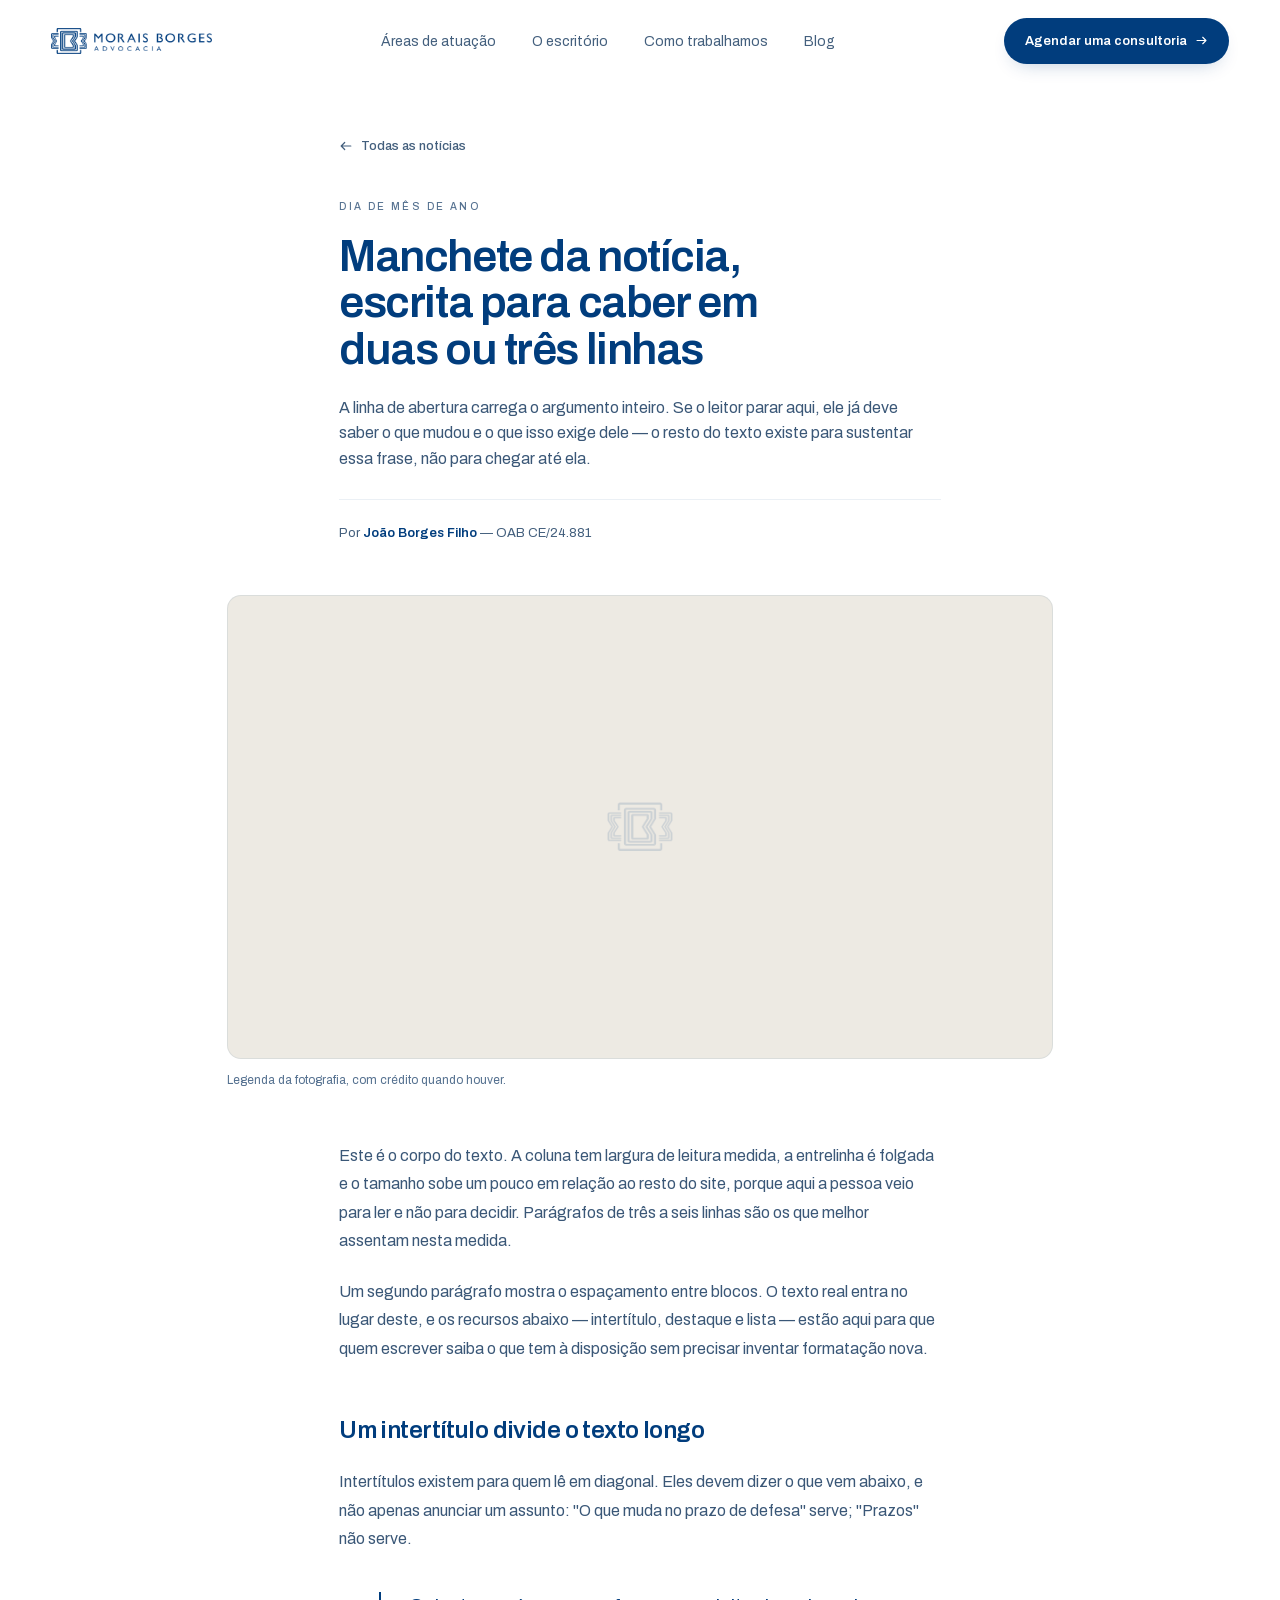
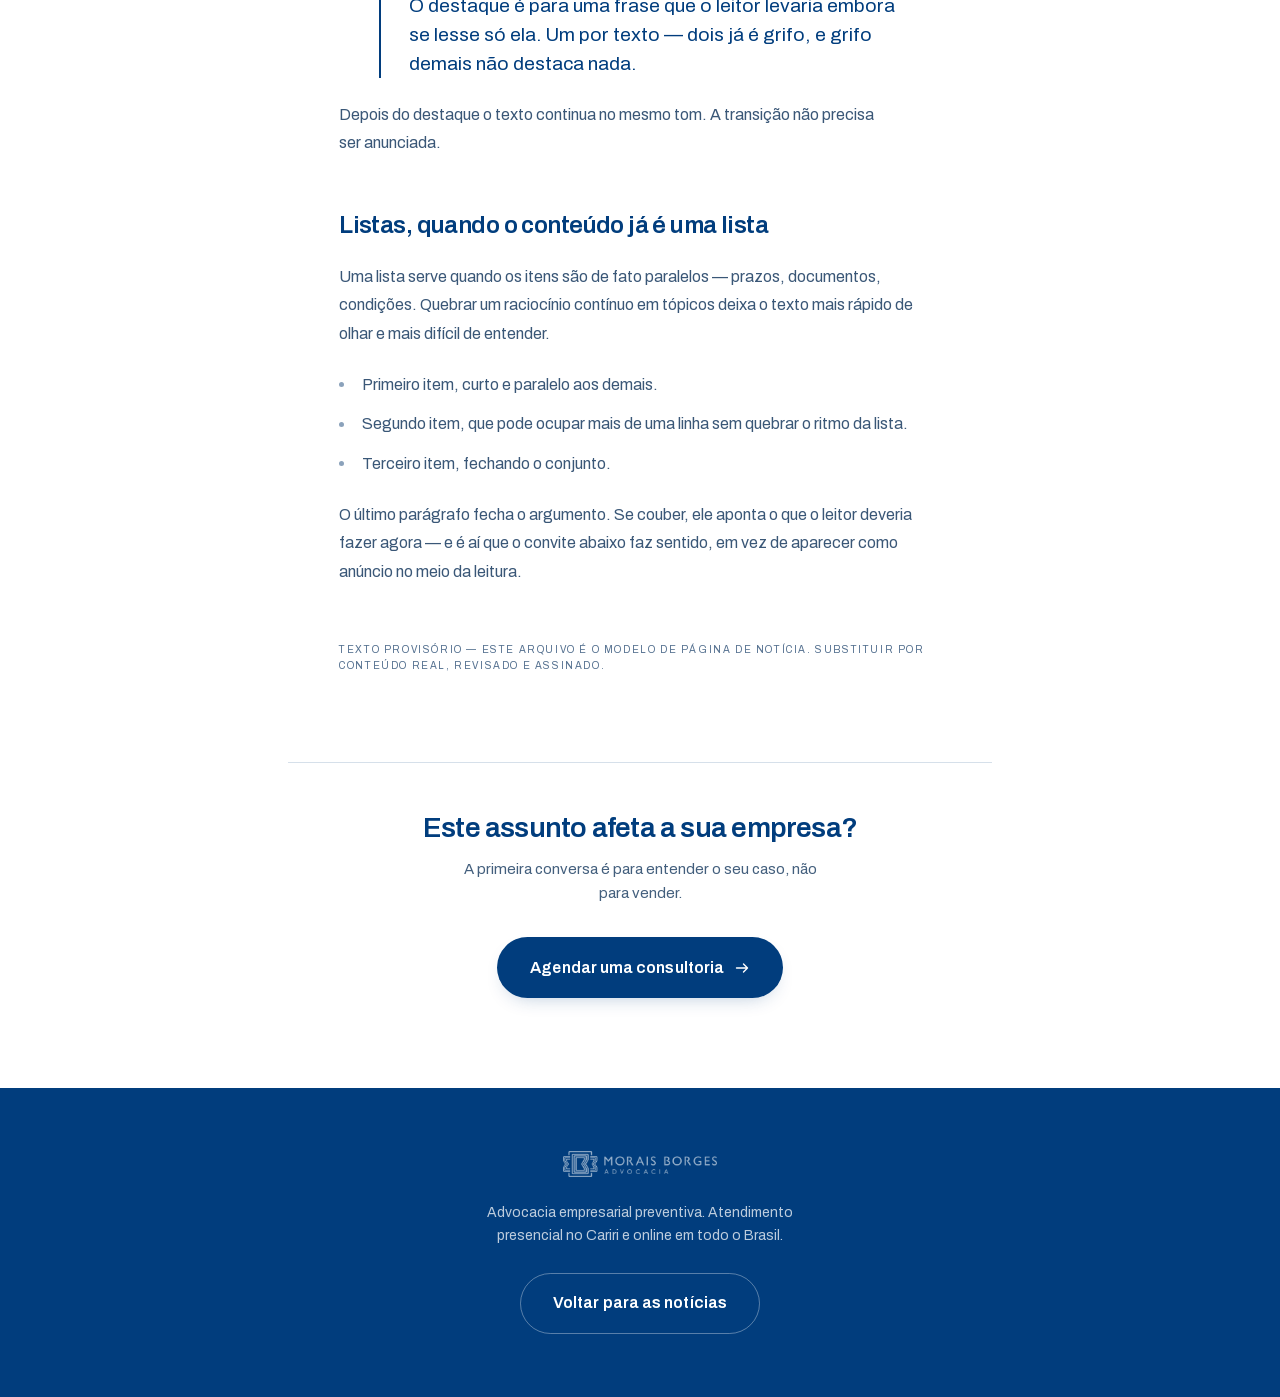
==== blog-noticia.html @ 5ab36538 "Hero em duas colunas e retrato em cores na seção do escritório Duas mudanças pedidas pelo usuário, a" ====
<!doctype html>
<html lang="pt-BR">
<head>
  <meta charset="utf-8">
  <meta name="viewport" content="width=device-width, initial-scale=1">
  <title>Título da notícia — Morais Borges Advocacia</title>
  <meta name="description" content="Modelo de página de notícia do blog do escritório Morais Borges.">
  <meta name="theme-color" content="#ffffff">

  <link rel="preload" href="assets/fonts/archivo-0186fb75.woff2" as="font" type="font/woff2" crossorigin>
  <link rel="icon" href="assets/img/favicon-32.png" sizes="32x32">
  <link rel="apple-touch-icon" href="assets/img/favicon-180.png">
  <link rel="stylesheet" href="assets/css/fonts.css?v=20260930a">
  <link rel="stylesheet" href="assets/css/styles.css?v=20260930a">

  <script>
    document.documentElement.classList.add("js");
    document.addEventListener("DOMContentLoaded", function () {
      requestAnimationFrame(function () {
        requestAnimationFrame(function () { document.body.classList.add("is-ready"); });
      });
    });
  </script>
</head>
<body>
<!--
  MODELO de página de notícia. Num site estático sem CMS, cada notícia é uma
  cópia deste arquivo: duplicar, trocar <title>, a meta description, o conteúdo
  e a foto, e apontar o card correspondente em blog.html para o arquivo novo.

  O texto abaixo é provisório e fala de si mesmo de propósito. Ele existe para
  mostrar a medida de leitura, a entrelinha e os recursos disponíveis —
  intertítulo, destaque e lista — e deve sair inteiro quando a notícia real
  entrar, junto com .post__notice.

  ATENÇÃO: não publicar aqui texto jurídico gerado sem revisão. A página sai
  assinada por um advogado com registro; o conteúdo é responsabilidade dele.
-->

<a class="skip-link" href="#conteudo">Pular para o conteúdo</a>

<header class="masthead" data-masthead>
  <div class="masthead__inner">
    <a class="brand" href="index.html#topo">
      <img class="brand__logo" src="assets/img/logo-morais-borges.webp"
           alt="Morais Borges Advocacia — ir para a página inicial"
           width="856" height="143" fetchpriority="high" decoding="async">
    </a>

    <nav class="masthead__nav" aria-label="Navegação principal">
      <ul>
        <li><a href="index.html#areas">Áreas de atuação</a></li>
        <li><a href="index.html#escritorio">O escritório</a></li>
        <li><a href="index.html#metodo">Como trabalhamos</a></li>
        <li><a href="blog.html">Blog</a></li>
      </ul>
    </nav>

    <div class="masthead__actions">
      <a class="btn btn--ink btn--sm" href="index.html#agendar">
        Agendar uma consultoria
        <svg class="btn__arrow" viewBox="0 0 16 16" aria-hidden="true" focusable="false">
          <path d="M2.5 8h11M9.5 4l4 4-4 4" fill="none" stroke="currentColor" stroke-width="1.4" stroke-linecap="round" stroke-linejoin="round"/>
        </svg>
      </a>
      <button class="masthead__toggle" type="button" aria-expanded="false" aria-controls="menu-movel" data-menu-toggle>
        <span class="masthead__toggle-bars" aria-hidden="true"><i></i><i></i></span>
        <span class="u-sr">Abrir menu</span>
      </button>
    </div>
  </div>

  <div class="mobile-menu" id="menu-movel" hidden data-mobile-menu>
    <ul>
      <li><a href="index.html#areas">Áreas de atuação</a></li>
      <li><a href="index.html#escritorio">O escritório</a></li>
      <li><a href="index.html#metodo">Como trabalhamos</a></li>
      <li><a href="blog.html">Blog</a></li>
    </ul>
    <a class="btn btn--ink btn--block" href="index.html#agendar">Agendar uma consultoria</a>
  </div>
</header>

<main id="conteudo" class="post">

  <article>
    <header class="post__head">
      <a class="post__voltar" href="blog.html">
        <svg viewBox="0 0 16 16" aria-hidden="true" focusable="false">
          <path d="M13.5 8h-11M6.5 4l-4 4 4 4" fill="none" stroke="currentColor" stroke-width="1.4" stroke-linecap="round" stroke-linejoin="round"/>
        </svg>
        Todas as notícias
      </a>

      <p class="post__data" data-reveal>dia de mês de ano</p>

      <h1 class="post__title" data-reveal>
        Manchete da notícia, escrita para caber em duas ou três linhas
      </h1>

      <p class="post__lede" data-reveal>
        A linha de abertura carrega o argumento inteiro. Se o leitor parar aqui,
        ele já deve saber o que mudou e o que isso exige dele — o resto do texto
        existe para sustentar essa frase, não para chegar até ela.
      </p>

      <p class="post__assinatura" data-reveal>
        Por <b>João Borges Filho</b> — OAB CE/24.881
      </p>
    </header>

    <figure class="post__figura" data-reveal>
      <span class="post__foto" aria-hidden="true"></span>
      <figcaption>Legenda da fotografia, com crédito quando houver.</figcaption>
    </figure>

    <div class="post__corpo" data-reveal>
      <p>
        Este é o corpo do texto. A coluna tem largura de leitura medida, a
        entrelinha é folgada e o tamanho sobe um pouco em relação ao resto do
        site, porque aqui a pessoa veio para ler e não para decidir. Parágrafos
        de três a seis linhas são os que melhor assentam nesta medida.
      </p>
      <p>
        Um segundo parágrafo mostra o espaçamento entre blocos. O texto real
        entra no lugar deste, e os recursos abaixo — intertítulo, destaque e
        lista — estão aqui para que quem escrever saiba o que tem à disposição
        sem precisar inventar formatação nova.
      </p>

      <h2>Um intertítulo divide o texto longo</h2>
      <p>
        Intertítulos existem para quem lê em diagonal. Eles devem dizer o que
        vem abaixo, e não apenas anunciar um assunto: "O que muda no prazo de
        defesa" serve; "Prazos" não serve.
      </p>

      <blockquote>
        O destaque é para uma frase que o leitor levaria embora se lesse só ela.
        Um por texto — dois já é grifo, e grifo demais não destaca nada.
      </blockquote>

      <p>
        Depois do destaque o texto continua no mesmo tom. A transição não
        precisa ser anunciada.
      </p>

      <h2>Listas, quando o conteúdo já é uma lista</h2>
      <p>
        Uma lista serve quando os itens são de fato paralelos — prazos,
        documentos, condições. Quebrar um raciocínio contínuo em tópicos deixa o
        texto mais rápido de olhar e mais difícil de entender.
      </p>
      <ul>
        <li>Primeiro item, curto e paralelo aos demais.</li>
        <li>Segundo item, que pode ocupar mais de uma linha sem quebrar o ritmo da lista.</li>
        <li>Terceiro item, fechando o conjunto.</li>
      </ul>

      <p>
        O último parágrafo fecha o argumento. Se couber, ele aponta o que o
        leitor deveria fazer agora — e é aí que o convite abaixo faz sentido,
        em vez de aparecer como anúncio no meio da leitura.
      </p>
    </div>

    <p class="post__notice">
      Texto provisório — este arquivo é o modelo de página de notícia. Substituir
      por conteúdo real, revisado e assinado.
    </p>
  </article>

  <aside class="post__cta">
    <h2 class="post__cta-titulo">Este assunto afeta a sua empresa?</h2>
    <p class="post__cta-texto">
      A primeira conversa é para entender o seu caso, não para vender.
    </p>
    <a class="btn btn--ink btn--lg" href="index.html#agendar">
      Agendar uma consultoria
      <svg class="btn__arrow" viewBox="0 0 16 16" aria-hidden="true" focusable="false">
        <path d="M2.5 8h11M9.5 4l4 4-4 4" fill="none" stroke="currentColor" stroke-width="1.4" stroke-linecap="round" stroke-linejoin="round"/>
      </svg>
    </a>
  </aside>

</main>

<footer class="rodape">
  <div class="rodape__inner">
    <img class="rodape__mark" src="assets/img/logo-morais-borges.webp" alt=""
         width="856" height="143" loading="lazy" decoding="async">
    <p class="rodape__texto">
      Advocacia empresarial preventiva. Atendimento presencial no Cariri e
      online em todo o Brasil.
    </p>
    <a class="btn btn--ghost btn--lg" href="blog.html">Voltar para as notícias</a>
  </div>
</footer>

<script src="assets/js/main.js?v=20260930a" defer></script>
</body>
</html>
---- assets/css/fonts.css ----
/* Archivo, e só ela. A didone saiu quando o usuário pediu fonte sem
   serifa; a hierarquia passou a vir de peso, tamanho e entreletra. */

/* vietnamese */
@font-face {
  font-family: 'Archivo';
  font-style: italic;
  font-weight: 400;
  font-stretch: 100%;
  font-display: swap;
  src: url(../fonts/archivo-934b8844.woff2) format('woff2');
  unicode-range: U+0102-0103, U+0110-0111, U+0128-0129, U+0168-0169, U+01A0-01A1, U+01AF-01B0, U+0300-0301, U+0303-0304, U+0308-0309, U+0323, U+0329, U+1EA0-1EF9, U+20AB;
}
/* latin-ext */
@font-face {
  font-family: 'Archivo';
  font-style: italic;
  font-weight: 400;
  font-stretch: 100%;
  font-display: swap;
  src: url(../fonts/archivo-ddd2f07d.woff2) format('woff2');
  unicode-range: U+0100-02BA, U+02BD-02C5, U+02C7-02CC, U+02CE-02D7, U+02DD-02FF, U+0304, U+0308, U+0329, U+1D00-1DBF, U+1E00-1E9F, U+1EF2-1EFF, U+2020, U+20A0-20AB, U+20AD-20C0, U+2113, U+2C60-2C7F, U+A720-A7FF;
}
/* latin */
@font-face {
  font-family: 'Archivo';
  font-style: italic;
  font-weight: 400;
  font-stretch: 100%;
  font-display: swap;
  src: url(../fonts/archivo-49c93f2c.woff2) format('woff2');
  unicode-range: U+0000-00FF, U+0131, U+0152-0153, U+02BB-02BC, U+02C6, U+02DA, U+02DC, U+0304, U+0308, U+0329, U+2000-206F, U+20AC, U+2122, U+2191, U+2193, U+2212, U+2215, U+FEFF, U+FFFD;
}
/* vietnamese */
@font-face {
  font-family: 'Archivo';
  font-style: normal;
  font-weight: 400;
  font-stretch: 100%;
  font-display: swap;
  src: url(../fonts/archivo-fe4a1036.woff2) format('woff2');
  unicode-range: U+0102-0103, U+0110-0111, U+0128-0129, U+0168-0169, U+01A0-01A1, U+01AF-01B0, U+0300-0301, U+0303-0304, U+0308-0309, U+0323, U+0329, U+1EA0-1EF9, U+20AB;
}
/* latin-ext */
@font-face {
  font-family: 'Archivo';
  font-style: normal;
  font-weight: 400;
  font-stretch: 100%;
  font-display: swap;
  src: url(../fonts/archivo-c628a829.woff2) format('woff2');
  unicode-range: U+0100-02BA, U+02BD-02C5, U+02C7-02CC, U+02CE-02D7, U+02DD-02FF, U+0304, U+0308, U+0329, U+1D00-1DBF, U+1E00-1E9F, U+1EF2-1EFF, U+2020, U+20A0-20AB, U+20AD-20C0, U+2113, U+2C60-2C7F, U+A720-A7FF;
}
/* latin */
@font-face {
  font-family: 'Archivo';
  font-style: normal;
  font-weight: 400;
  font-stretch: 100%;
  font-display: swap;
  src: url(../fonts/archivo-0186fb75.woff2) format('woff2');
  unicode-range: U+0000-00FF, U+0131, U+0152-0153, U+02BB-02BC, U+02C6, U+02DA, U+02DC, U+0304, U+0308, U+0329, U+2000-206F, U+20AC, U+2122, U+2191, U+2193, U+2212, U+2215, U+FEFF, U+FFFD;
}
/* vietnamese */
@font-face {
  font-family: 'Archivo';
  font-style: normal;
  font-weight: 500;
  font-stretch: 100%;
  font-display: swap;
  src: url(../fonts/archivo-fe4a1036.woff2) format('woff2');
  unicode-range: U+0102-0103, U+0110-0111, U+0128-0129, U+0168-0169, U+01A0-01A1, U+01AF-01B0, U+0300-0301, U+0303-0304, U+0308-0309, U+0323, U+0329, U+1EA0-1EF9, U+20AB;
}
/* latin-ext */
@font-face {
  font-family: 'Archivo';
  font-style: normal;
  font-weight: 500;
  font-stretch: 100%;
  font-display: swap;
  src: url(../fonts/archivo-c628a829.woff2) format('woff2');
  unicode-range: U+0100-02BA, U+02BD-02C5, U+02C7-02CC, U+02CE-02D7, U+02DD-02FF, U+0304, U+0308, U+0329, U+1D00-1DBF, U+1E00-1E9F, U+1EF2-1EFF, U+2020, U+20A0-20AB, U+20AD-20C0, U+2113, U+2C60-2C7F, U+A720-A7FF;
}
/* latin */
@font-face {
  font-family: 'Archivo';
  font-style: normal;
  font-weight: 500;
  font-stretch: 100%;
  font-display: swap;
  src: url(../fonts/archivo-0186fb75.woff2) format('woff2');
  unicode-range: U+0000-00FF, U+0131, U+0152-0153, U+02BB-02BC, U+02C6, U+02DA, U+02DC, U+0304, U+0308, U+0329, U+2000-206F, U+20AC, U+2122, U+2191, U+2193, U+2212, U+2215, U+FEFF, U+FFFD;
}
/* vietnamese */
@font-face {
  font-family: 'Archivo';
  font-style: normal;
  font-weight: 600;
  font-stretch: 100%;
  font-display: swap;
  src: url(../fonts/archivo-fe4a1036.woff2) format('woff2');
  unicode-range: U+0102-0103, U+0110-0111, U+0128-0129, U+0168-0169, U+01A0-01A1, U+01AF-01B0, U+0300-0301, U+0303-0304, U+0308-0309, U+0323, U+0329, U+1EA0-1EF9, U+20AB;
}
/* latin-ext */
@font-face {
  font-family: 'Archivo';
  font-style: normal;
  font-weight: 600;
  font-stretch: 100%;
  font-display: swap;
  src: url(../fonts/archivo-c628a829.woff2) format('woff2');
  unicode-range: U+0100-02BA, U+02BD-02C5, U+02C7-02CC, U+02CE-02D7, U+02DD-02FF, U+0304, U+0308, U+0329, U+1D00-1DBF, U+1E00-1E9F, U+1EF2-1EFF, U+2020, U+20A0-20AB, U+20AD-20C0, U+2113, U+2C60-2C7F, U+A720-A7FF;
}
/* latin */
@font-face {
  font-family: 'Archivo';
  font-style: normal;
  font-weight: 600;
  font-stretch: 100%;
  font-display: swap;
  src: url(../fonts/archivo-0186fb75.woff2) format('woff2');
  unicode-range: U+0000-00FF, U+0131, U+0152-0153, U+02BB-02BC, U+02C6, U+02DA, U+02DC, U+0304, U+0308, U+0329, U+2000-206F, U+20AC, U+2122, U+2191, U+2193, U+2212, U+2215, U+FEFF, U+FFFD;
}
---- assets/css/styles.css ----
/* ==========================================================================
   Morais Borges — Advocacia Empresarial
   Mundo visual: institucional claro — papel branco e tinta azul (#013D7D), sem acento de cor.
   ========================================================================== */

/* Face de fallback com métricas casadas, para que a troca de fonte não
   reflua o texto. Valores medidos neste projeto, não estimados:
   Archivo ascent 87,8% / descent 21,0%, 99,3% de Arial.
   Os overrides são divididos pelo size-adjust, conforme a especificação. */
@font-face {
  font-family: "Archivo Fallback";
  font-style: normal;
  src: local("Arial"), local("Helvetica"), local("Liberation Sans");
  size-adjust: 99.3%;
  ascent-override: 88.4%;
  descent-override: 21.1%;
  line-gap-override: 0%;
}

:root {
  /* Papel em camadas — branco puro no fundo, pedra quente nas superfícies */
  --paper: #ffffff;
  --paper-2: #faf9f6;
  --paper-3: #f4f2ed;
  --paper-4: #edeae3;
  --paper-5: #e5e1d8;

  /* Tinta como acento único: a ênfase vem de profundidade, não de cor */
  --accent: #013d7d;
  --accent-strong: #044f9f;
  --accent-soft: #8ba2bb;
  --accent-glow: rgba(1, 61, 125, 0.05);

  /* Texto */
  --ink: #013d7d;
  --ink-2: #3a5777;
  --muted: #435f7d;
  --muted-deep: #557190;

  /* Filetes */
  --rule: rgba(1, 61, 125, 0.16);
  --rule-soft: rgba(1, 61, 125, 0.08);
  --rule-cool: rgba(1, 61, 125, 0.1);

  /* Tipografia */
  /* Uma família só. Os dois tokens continuam separados para que um passo de
     display possa divergir no futuro sem reescrever cada regra. */
  --font-display: "Archivo", "Archivo Fallback", -apple-system, BlinkMacSystemFont, "Segoe UI", sans-serif;
  --font-text: "Archivo", "Archivo Fallback", -apple-system, BlinkMacSystemFont, "Segoe UI", sans-serif;

  /* Ritmo */
  --gutter: clamp(1.25rem, 4vw, 3.5rem);
  --measure: 58ch;

  /* Movimento */
  --ease-out: cubic-bezier(0.16, 1, 0.3, 1);
  --ease-soft: cubic-bezier(0.4, 0, 0.2, 1);
}

/* --------------------------------------------------------------------------
   Reset e base
   -------------------------------------------------------------------------- */

*,
*::before,
*::after { box-sizing: border-box; }

html {
  -webkit-text-size-adjust: 100%;
  scroll-behavior: smooth;
  scrollbar-color: var(--accent-soft) var(--paper-2);
}

@media (prefers-reduced-motion: reduce) {
  html { scroll-behavior: auto; }
}

body {
  margin: 0;
  background: var(--paper);
  color: var(--ink);
  font-family: var(--font-text);
  font-size: 1rem;
  line-height: 1.6;
  font-synthesis-weight: none;
  -webkit-font-smoothing: antialiased;
  -moz-osx-font-smoothing: grayscale;
  overflow-x: hidden;
}

h1, h2, h3, p, ul, figure { margin: 0; }
ul { padding: 0; list-style: none; }
img, svg { display: block; max-width: 100%; }
b, strong { font-weight: 600; }

a { color: inherit; text-decoration: none; }

::selection {
  background: var(--accent);
  color: var(--paper);
}

:focus-visible {
  outline: 2px solid var(--accent);
  outline-offset: 3px;
}

/* Scrollbar — WebKit */
::-webkit-scrollbar { width: 11px; height: 11px; }
::-webkit-scrollbar-track { background: var(--paper-2); }
::-webkit-scrollbar-thumb {
  background: var(--accent-soft);
  border: 3px solid var(--paper-2);
  border-radius: 99px;
}
::-webkit-scrollbar-thumb:hover { background: var(--accent); }

/* Fora da tela e fora do alcance — diferente de .u-sr, que existe para ser
   lida em voz alta. Isto aqui não deve existir para ninguém. */
.u-trap {
  position: absolute;
  left: -9999px;
  width: 1px;
  height: 1px;
  overflow: hidden;
}

.u-sr {
  position: absolute;
  width: 1px; height: 1px;
  padding: 0; margin: -1px;
  overflow: hidden;
  clip-path: inset(50%);
  white-space: nowrap;
}

.skip-link {
  position: absolute;
  top: 0; left: 50%;
  transform: translate(-50%, -120%);
  z-index: 100;
  padding: 0.75rem 1.25rem;
  background: var(--accent);
  color: var(--paper);
  font-size: 0.875rem;
  font-weight: 600;
  border-radius: 0 0 14px 14px;
  transition: transform 0.24s var(--ease-out);
}
.skip-link:focus-visible { transform: translate(-50%, 0); }

/* Marcador de dado pendente — substituir por valor real */
.ph {
  color: var(--accent);
  font-weight: 600;
  font-variant-numeric: tabular-nums;
  border-bottom: 1px dotted var(--accent-soft);
  padding-bottom: 1px;
}

/* --------------------------------------------------------------------------
   Botões
   -------------------------------------------------------------------------- */

.btn {
  display: inline-flex;
  align-items: center;
  justify-content: center;
  gap: 0.6em;
  font-family: var(--font-text);
  font-weight: 600;
  letter-spacing: 0.005em;
  border: 1px solid transparent;
  border-radius: 999px;
  cursor: pointer;
  white-space: nowrap;
  transition:
    transform 0.32s var(--ease-out),
    background-color 0.32s var(--ease-soft),
    border-color 0.32s var(--ease-soft),
    color 0.32s var(--ease-soft),
    box-shadow 0.32s var(--ease-out);
}

.btn__arrow {
  width: 1em;
  height: 1em;
  flex: none;
  transition: transform 0.36s var(--ease-out);
}

.btn--sm { padding: 0.7rem 1.25rem; font-size: 0.8125rem; }
.btn--lg { padding: 1.05rem 2rem; font-size: 1rem; }
.btn--block { display: flex; width: 100%; padding: 0.95rem 1.5rem; font-size: 0.9375rem; }

.btn--ink {
  background: var(--accent);
  color: var(--paper);
  box-shadow: 0 8px 20px -10px rgba(1, 61, 125, 0.32);
}
.btn--ink:hover {
  background: var(--accent-strong);
  transform: translateY(-2px);
  box-shadow: 0 16px 32px -12px rgba(1, 61, 125, 0.38);
}
.btn--ink:hover .btn__arrow { transform: translateX(3px); }
.btn--ink:active { transform: translateY(0); }

.btn--ghost {
  color: var(--ink-2);
  border-color: var(--rule);
  background: transparent;
}
.btn--ghost:hover {
  color: var(--ink);
  border-color: rgba(1, 61, 125, 0.4);
  background: rgba(1, 61, 125, 0.04);
  transform: translateY(-2px);
}

/* --------------------------------------------------------------------------
   Cabeçalho
   -------------------------------------------------------------------------- */

.masthead {
  position: fixed;
  inset: 0 0 auto;
  z-index: 50;
  transition: background-color 0.4s var(--ease-soft), backdrop-filter 0.4s var(--ease-soft);
}

.masthead::after {
  content: "";
  position: absolute;
  inset: auto 0 0;
  height: 1px;
  background: linear-gradient(90deg, transparent, var(--rule) 20%, var(--rule) 80%, transparent);
  opacity: 0;
  transition: opacity 0.4s var(--ease-soft);
}

.masthead.is-stuck {
  background: rgba(255, 255, 255, 0.84);
  backdrop-filter: blur(14px) saturate(140%);
  -webkit-backdrop-filter: blur(14px) saturate(140%);
}
.masthead.is-stuck::after { opacity: 1; }

.masthead__inner {
  display: flex;
  align-items: center;
  justify-content: space-between;
  gap: 2rem;
  max-width: 84rem;
  margin: 0 auto;
  padding: 1.15rem var(--gutter);
}

/* A marca é o arquivo do cliente, sem recolorir. A altura manda; a largura
   segue a proporção do arquivo. */
.brand {
  display: inline-flex;
  align-items: center;
}
.brand__logo {
  display: block;
  width: auto;
  height: clamp(1.4rem, 2.1vw, 1.75rem);
}

.masthead__nav ul {
  display: flex;
  align-items: center;
  gap: 2.25rem;
}
.masthead__nav a {
  position: relative;
  font-size: 0.875rem;
  color: var(--muted);
  transition: color 0.28s var(--ease-soft);
}
.masthead__nav a::after {
  content: "";
  position: absolute;
  left: 0; right: 0; bottom: -6px;
  height: 1px;
  background: var(--accent);
  transform: scaleX(0);
  transform-origin: left;
  transition: transform 0.34s var(--ease-out);
}
.masthead__nav a:hover { color: var(--ink); }
.masthead__nav a:hover::after { transform: scaleX(1); }

/* Item de menu sem destino. Usa o mesmo vocabulário de pendência do resto do
   projeto — filete pontilhado — para que fique claro, a quem monta a página,
   que falta a URL. Não é <a>, então não recebe foco nem cursor de link e não
   promete um clique que não acontece. */
.nav-pendente {
  font-size: 0.875rem;
  color: var(--muted-deep);
  border-bottom: 1px dotted var(--accent-soft);
  padding-bottom: 1px;
  cursor: default;
}

.masthead__actions { display: flex; align-items: center; gap: 0.75rem; }

.masthead__toggle {
  display: none;
  width: 42px; height: 42px;
  align-items: center;
  justify-content: center;
  background: transparent;
  border: 1px solid var(--rule);
  border-radius: 999px;
  color: var(--ink);
  cursor: pointer;
}
.masthead__toggle-bars { display: grid; gap: 5px; }
.masthead__toggle-bars i {
  display: block;
  width: 16px; height: 1px;
  background: currentColor;
  transition: transform 0.3s var(--ease-out), opacity 0.3s var(--ease-out);
}
.masthead__toggle[aria-expanded="true"] .masthead__toggle-bars i:first-child { transform: translateY(3px) rotate(45deg); }
.masthead__toggle[aria-expanded="true"] .masthead__toggle-bars i:last-child { transform: translateY(-3px) rotate(-45deg); }

.mobile-menu {
  padding: 0.5rem var(--gutter) 1.75rem;
  background: rgba(255, 255, 255, 0.97);
  backdrop-filter: blur(16px);
  -webkit-backdrop-filter: blur(16px);
  border-top: 1px solid var(--rule-soft);
}
.mobile-menu[hidden] { display: none; }
.mobile-menu ul { display: grid; gap: 0.25rem; margin-bottom: 1.25rem; }
.mobile-menu a,
.mobile-menu .nav-pendente {
  display: block;
  padding: 0.85rem 0;
  font-size: 1.0625rem;
  color: var(--ink-2);
  border-bottom: 1px solid var(--rule-soft);
}
/* No menu móvel o filete de baixo já é a linha de cada item, então o
   pontilhado da pendência vai para cima para não se confundir com ela. */
.mobile-menu .nav-pendente {
  color: var(--muted-deep);
  border-bottom-style: dotted;
  border-bottom-color: var(--accent-soft);
}
.mobile-menu .btn { border-bottom: 0; color: var(--paper); }

/* --------------------------------------------------------------------------
   Hero
   -------------------------------------------------------------------------- */

.hero {
  position: relative;
  isolation: isolate;
  min-height: 100svh;
  display: flex;
  flex-direction: column;
  justify-content: center;
  /* A folga de baixo é maior que a de cima de propósito: com o conjunto
     centrado no que sobra, isso o empurra acima do centro geométrico, que é
     onde o olho espera encontrá-lo. */
  padding: clamp(5rem, 8.5vh, 6.25rem) 0 clamp(2rem, 4.5vh, 3.5rem);
  overflow: hidden;

  /* Papel: o grão é uma folha de ruído gerada no próprio CSS (feTurbulence
     num SVG embutido), não um arquivo de textura.

     Sobre esse papel, uma luz. A folha clareia até o branco puro atrás da
     marca e fecha nas bordas — é a mesma leitura de foco da referência, mas
     feita de tinta rebaixada e não de fundo bege: aqui não há cor de acento.
     O halo branco vem por cima do grão, então a textura aparece mais na
     periferia e some no centro, como papel sob um foco de luz. */
  background-color: var(--paper);
  background-image:
    radial-gradient(66% 56% at 50% 47%, rgba(255, 255, 255, 0.82) 0%, rgba(255, 255, 255, 0) 72%),
    radial-gradient(132% 104% at 50% 42%, rgba(1, 61, 125, 0) 38%, rgba(1, 61, 125, 0.062) 100%),
    linear-gradient(0deg, rgba(237, 234, 227, 0.32), rgba(237, 234, 227, 0.32)),
    url("data:image/svg+xml,%3Csvg xmlns='http://www.w3.org/2000/svg' width='180' height='180'%3E%3Cfilter id='p'%3E%3CfeTurbulence type='fractalNoise' baseFrequency='0.9' numOctaves='3' stitchTiles='stitch'/%3E%3CfeColorMatrix type='saturate' values='0'/%3E%3C/filter%3E%3Crect width='180' height='180' filter='url(%23p)' opacity='0.17'/%3E%3C/svg%3E");
  background-size: auto, auto, auto, 180px 180px;
  background-blend-mode: normal, normal, normal, multiply;
}

/* Os arcos são decoração e não podem interceptar o ponteiro. */
.hero__arcs { pointer-events: none; }

/* Duas colunas: a frase de um lado, a marca do outro. A coluna do texto é a
   maior — ela carrega título, subtítulo, selo e ação, enquanto a outra tem uma
   peça só. */
.hero__inner {
  position: relative;
  display: grid;
  grid-template-columns: minmax(0, 1fr) minmax(0, 0.8fr);
  align-items: center;
  gap: clamp(2rem, 5vw, 4.5rem);
  width: 100%;
  max-width: 84rem;
  margin: 0 auto;
  padding: 0 var(--gutter);
}

/* — A marca, que abre a tela — */

.hero__crest {
  /* A largura da marca é a medida da qual o halo deriva. Em porcentagem o halo
     não resolvia (o navegador devolvia 100% da figura), e além disso a relação
     entre marca e halo fica explícita aqui em vez de escondida num percentual. */
  --marca: min(22rem, 30vw);

  position: relative;
  z-index: 1;
  width: var(--marca);
  justify-self: center;
}

.hero__logo {
  position: relative;
  z-index: 1;
  display: block;
  width: 100%;
  height: auto;
}

/* Arcos concêntricos irradiando do monograma — não do centro do conjunto.
   O monograma ocupa os primeiros 285 de 619 pixels da arte, então seu centro
   está a 23% da altura da figura; é dali que a luz sai.
   O traço não escala com o viewBox, então continua com 1px em qualquer largura. */
.hero__arcs {
  position: absolute;
  left: 50%;
  top: 23%;
  width: min(calc(var(--marca) * 1.5), 64rem);
  /* O reset lá em cima dá max-width: 100% a toda img e svg. Aqui o halo
     precisa ser maior que a figura que o contém, então abre mão do teto —
     sem esta linha a largura acima é calculada e depois descartada. */
  max-width: none;
  aspect-ratio: 1;
  transform: translate(-50%, -50%) translate3d(var(--px, 0px), var(--py, 0px), 0);
  color: var(--ink);
  opacity: 0.085;
  pointer-events: none;
  z-index: 0;
  -webkit-mask-image: radial-gradient(closest-side, #000 55%, transparent 92%);
  mask-image: radial-gradient(closest-side, #000 55%, transparent 92%);
}

/* — Bloco de texto, abaixo da marca — */

.hero__lede {
  position: relative;
  z-index: 2;
  display: flex;
  flex-direction: column;
  align-items: flex-start;
  text-align: left;
}

/* O passo caiu de 3.125rem para 2.5rem: o título passou de duas linhas para
   três e agora divide a tela com a marca. Grande demais, a tríade empurraria
   o subtítulo para fora da primeira tela. */
.hero__title {
  font-family: var(--font-display);
  font-weight: 600;
  font-size: clamp(1.5rem, 2.9vw, 2.5rem);
  line-height: 1.08;
  letter-spacing: -0.032em;
  color: var(--ink-2);
}
/* Cada linha é um bloco, então a quebra autoral não depende de refluxo. Se
   ainda assim uma delas não couber, ela quebra dentro de si — degrada, não
   estoura. */
.hero__title-line { display: block; }

/* A tríade se constrói: as duas primeiras linhas em tinta rebaixada, a terceira
   em tinta cheia. A ênfase é a chegada, não a repetição.
   O itálico saiu com a didone: numa grotesca ele é só uma inclinação e não
   carrega ênfase nenhuma. Sobra a queda de tinta, que sempre foi o gesto. */
.hero__title-line--accent {
  color: var(--ink);
  /* A linha é um <em> — a ênfase é real e o leitor de tela deve anunciá-la —,
     mas o itálico do navegador viria junto. Aqui a ênfase é a tinta cheia. */
  font-style: normal;
}

.hero__sub {
  margin-top: clamp(1rem, 1.6vw, 1.4rem);
  max-width: 46ch;
  font-size: clamp(0.875rem, 1vw, 1.0625rem);
  line-height: 1.62;
  color: var(--muted);
  text-wrap: pretty;
}

/* Selo de prova: uma pílula de papel com filete, ecoando a forma do botão logo
   abaixo. Fica entre o subtítulo e a ação de propósito — é a última coisa lida
   antes de decidir. */
.hero__selo {
  display: inline-flex;
  align-items: center;
  flex-wrap: wrap;
  justify-content: center;
  gap: clamp(0.45rem, 0.9vw, 0.7rem);
  margin-top: clamp(1.4rem, 2.4vw, 2rem);
  padding: 0.5rem clamp(0.9rem, 1.6vw, 1.15rem);
  border: 1px solid var(--rule-soft);
  border-radius: 999px;
  background: var(--paper-3);
  font-size: 0.8125rem;
  line-height: 1.4;
  color: var(--muted);
}

.hero__estrelas {
  display: inline-flex;
  gap: 2px;
  color: var(--ink);
}
.hero__estrelas svg { width: 13px; height: 13px; }

.hero__nota {
  font-family: var(--font-display);
  font-size: 1.25rem;
  font-weight: 600;
  letter-spacing: -0.02em;
  line-height: 1;
  color: var(--ink);
  font-variant-numeric: tabular-nums;
}

/* Filete curto no lugar de um ponto ou barra: divide sem pesar. */
.hero__sep {
  width: 1.5rem;
  height: 1px;
  background: var(--rule);
}

.hero__cta { margin-top: clamp(1.6rem, 2.8vw, 2.25rem); }

/* — Trilho das áreas — */

/* --------------------------------------------------------------------------
   Movimento autorado — uma entrada orquestrada
   -------------------------------------------------------------------------- */

/* O estado oculto só existe quando há JS para revelá-lo. Sem script — ou com
   ele bloqueado — a hero chega inteira e estática, nunca em campo vazio. */
.js [data-reveal] {
  opacity: 0;
  transform: translateY(18px);
}
.is-ready [data-reveal] {
  animation: rise 1s var(--ease-out) forwards;
  animation-delay: var(--reveal-delay, 0ms);
}

/* O estado final lê --py, atualizado pelo rAF: a entrada entrega o elemento
   direto para a deriva, sem um segundo salto. */
@keyframes rise {
  to { opacity: 1; transform: translate3d(0, var(--py, 0px), 0); }
}

@media (prefers-reduced-motion: reduce) {
  .js [data-reveal] { opacity: 1 !important; transform: none !important; animation: none !important; }

  .btn, .btn__arrow, .masthead__nav a::after { transition: none !important; }
}

/* --------------------------------------------------------------------------
   Adaptação
   -------------------------------------------------------------------------- */

@media (max-width: 900px) {
  .masthead__nav { display: none; }
  .masthead__toggle { display: inline-flex; }
  .masthead__actions .btn--sm { display: none; }

  .hero { padding-top: clamp(7rem, 14vh, 9rem); }

  /* Uma coluna só. A marca sobe para o topo — ela é quem abre a página no
     telefone —, e o conjunto volta a ser centrado, que é o que assenta numa
     largura estreita. */
  .hero__inner {
    grid-template-columns: minmax(0, 1fr);
    justify-items: center;
  }
  .hero__crest {
    --marca: min(21rem, 70vw);
    order: -1;
    margin-bottom: clamp(1.5rem, 4vw, 2.25rem);
  }
  .hero__lede { align-items: center; text-align: center; }

  /* O halo aperta na coluna estreita: um círculo de 2,1× passaria por cima do
     título inteiro em vez de ficar atrás da marca. */
  .hero__arcs { width: calc(var(--marca) * 1.5); }
}

@media (max-width: 640px) {
  /* Três linhas, e não mais duas: o passo cai para que a mais longa — "Seu
     patrimônio protegido." — caiba numa linha só no telefone. */
  .hero__title { font-size: clamp(1.25rem, 5.6vw, 1.75rem); }
  .brand__kind { display: none; }
}

@media (max-width: 560px) {
  /* Na largura do telefone o selo quebra em duas linhas, e aí o filete
     separador fica pendurado no fim da primeira — um traço solto no ar. Ele
     some, e a quebra passa a ser o próprio separador. A pílula vira painel:
     raio de estádio só faz sentido em uma linha. */
  .hero__sep { display: none; }
  .hero__selo {
    border-radius: 14px;
    padding: 0.6rem 1rem;
    row-gap: 0.15rem;
  }
}

/* --------------------------------------------------------------------------
   Avaliações — trilho horizontal de balões
   Herda a gramática de balão da hero: fundo chapado, bico mascarado, sem aro.
   Aqui o bico desce pelo canto inferior esquerdo, apontando para quem assina.
   -------------------------------------------------------------------------- */

/* Faixa escura no meio do papel. Os tokens são locais à seção: nada fora dela
   herda a inversão, e cada elemento continua lendo um nome, não um literal. */
.reviews {
  --band: var(--paper);
  --band-fg: var(--ink);
  --band-fg-2: var(--ink-2);
  --band-fg-3: var(--muted);
  --band-rule: var(--rule);
  --band-soft: var(--rule-soft);

  /* O balão não pode ser branco numa faixa branca: some. Ele é um degrau de
     papel, e a sombra acompanha — sobre o azul ela era preta e forte para
     recortar o balão do fundo; sobre papel, uma sombra dessas sujaria a
     página, então vira tinta diluída. */
  --balao: var(--paper-3);
  --balao-sombra: 0 1px 2px rgba(1, 61, 125, 0.07);
  --balao-sombra-hover: 0 8px 20px rgba(1, 61, 125, 0.12);

  background: var(--band);
}

.reviews {
  position: relative;
  padding: clamp(5.5rem, 13vh, 9.5rem) 0 clamp(5rem, 11vh, 8rem);
  overflow: hidden;
}

.reviews__inner {
  width: 100%;
  max-width: 84rem;
  margin: 0 auto;
  padding-left: var(--gutter);
}

.reviews__head { padding-right: var(--gutter); }

/* Sem itálico: o acento em itálico do display é um por tela, e a hero já o usa.
   Aqui a ênfase é só a queda de tinta plena para tinta rebaixada. */
.reviews__title {
  font-family: var(--font-display);
  font-weight: 600;
  font-size: clamp(1.75rem, 3.5vw, 3.125rem);
  line-height: 1.04;
  letter-spacing: -0.032em;
  color: var(--band-fg);
  text-wrap: balance;
}
.reviews__title span { color: var(--band-fg-2); }

.reviews__stat {
  display: flex;
  flex-wrap: wrap;
  align-items: center;
  gap: clamp(0.6rem, 1.1vw, 0.9rem);
  margin-top: clamp(1.1rem, 2vw, 1.6rem);
  font-size: 0.8125rem;
  color: var(--band-fg-3);
}
.reviews__stars {
  display: inline-flex;
  gap: 2px;
  color: var(--band-fg);
}
.reviews__stars svg { width: 13px; height: 13px; }
.reviews__score {
  font-family: var(--font-display);
  font-size: 1.25rem;
  font-weight: 600;
  letter-spacing: -0.02em;
  line-height: 1;
  color: var(--band-fg);
  font-variant-numeric: tabular-nums;
}
/* Filete curto no lugar de um ponto ou barra: divide sem pesar. */
.reviews__sep {
  width: 1.75rem;
  height: 1px;
  background: var(--band-rule);
}

.reviews__body {
  display: grid;
  grid-template-columns: clamp(9rem, 15vw, 12.5rem) minmax(0, 1fr);
  gap: clamp(1.5rem, 3.5vw, 3.5rem);
  align-items: end;
  margin-top: clamp(3.5rem, 8vw, 6.5rem);
}

/* — Coluna de comando — */

.reviews__aside { padding-bottom: 3.5rem; }

/* A aspa é o glifo da própria fonte de display, não um vetor desenhado.
   Aspas ocupam fração pequena da caixa do em, então a escala tipográfica é
   muito maior que a ótica; a caixa é recortada em altura para assentar. */
.reviews__quote {
  display: block;
  font-family: var(--font-display);
  font-size: clamp(7rem, 11vw, 10rem);
  font-weight: 600;
  line-height: 1;
  height: 0.38em;
  color: var(--band-fg);
  opacity: 0.16;
  margin: 0 0 1.2rem -0.045em;
  user-select: none;
}

.reviews__label {
  font-family: var(--font-display);
  font-size: 1.0625rem;
  line-height: 1.3;
  letter-spacing: -0.012em;
  color: var(--band-fg);
}

.reviews__nav {
  display: flex;
  align-items: center;
  gap: 0.7rem;
  margin-top: clamp(1.75rem, 3vw, 2.5rem);
}

.reviews__arrow {
  display: inline-flex;
  align-items: center;
  justify-content: center;
  width: 32px;
  height: 32px;
  flex: none;
  padding: 0;
  background: var(--band-soft);
  border: 0;
  border-radius: 999px;
  color: var(--band-fg);
  cursor: pointer;
  transition: background-color 0.3s var(--ease-soft), color 0.3s var(--ease-soft), opacity 0.3s var(--ease-soft);
}
.reviews__arrow svg { width: 13px; height: 13px; }
.reviews__arrow:hover:not(:disabled) { background: var(--band-fg); color: var(--band); }
.reviews__arrow:disabled { opacity: 0.28; cursor: default; }

/* A barra é controle, não indicador: arrasta e move o trilho. */
.reviews__progress {
  position: relative;
  flex: 1;
  height: 3px;
  background: var(--band-soft);
  border-radius: 999px;
  cursor: grab;
  touch-action: none;
}
.reviews__progress::before {
  content: "";
  position: absolute;
  inset: -12px 0;
}
.reviews__progress:active { cursor: grabbing; }
.reviews__progress span {
  position: absolute;
  inset: 0 auto 0 0;
  width: 30%;
  background: var(--band-fg);
  border-radius: 999px;
  transform-origin: left;
  transition: transform 0.28s var(--ease-out);
}

/* — Trilho — */

.reviews__track {
  display: flex;
  align-items: stretch;
  gap: clamp(0.75rem, 1.4vw, 1.25rem);
  /* Sangra para fora da margem: o corte à direita é o que denuncia que há mais. */
  margin-right: calc(-1 * var(--gutter));
  padding: 0.5rem var(--gutter) 0.5rem 0;
  overflow-x: auto;
  overscroll-behavior-x: contain;
  scroll-snap-type: x mandatory;
  scrollbar-width: none;
  -webkit-mask-image: linear-gradient(90deg, #000 0 78%, transparent 100%);
  mask-image: linear-gradient(90deg, #000 0 78%, transparent 100%);
}
.reviews__track::-webkit-scrollbar { display: none; }
/* No fim do trilho não há o que revelar, então o esmaecimento sai de cena. */
.reviews__track.is-end {
  -webkit-mask-image: linear-gradient(90deg, #000 0 100%, transparent 100%);
  mask-image: linear-gradient(90deg, #000 0 100%, transparent 100%);
}

.review {
  flex: 0 0 clamp(16rem, 26vw, 23rem);
  display: flex;
  flex-direction: column;
  scroll-snap-align: start;
}

.review__bubble {
  position: relative;
  display: flex;
  flex-direction: column;
  gap: 0.9rem;
  /* Sem altura fixa: o trilho é flex, então os balões já esticam todos até o
     mais alto. O que define essa altura agora é o depoimento mais longo — e
     ele entra inteiro, porque cortar as palavras de um cliente no meio muda
     o que ele disse. */
  flex: 1;
  min-height: 9.5rem;
  padding: 1.15rem 1.2rem 1.2rem;
  background: var(--balao);
  border-radius: 8px;
  border-bottom-left-radius: 0;
  /* A sombra vai no filter, não no box-shadow, para o bico herdá-la junto. */
  filter: drop-shadow(var(--balao-sombra));
  transition: filter 0.35s var(--ease-out), transform 0.35s var(--ease-out);
}
.review:hover .review__bubble {
  transform: translateY(-3px);
  filter: drop-shadow(var(--balao-sombra-hover));
}
/* O bico: aresta vertical continuando a borda, hipotenusa fechando na ponta. */
.review__bubble::after {
  content: "";
  position: absolute;
  bottom: -13px;
  left: 0;
  width: 13px;
  height: 13px;
  background: var(--balao);
  clip-path: polygon(0 0, 100% 0, 0 100%);
}

/* Sem recorte. O clamp de 4 linhas que havia aqui cortava o depoimento no
   meio da frase — em vários deles, antes do desfecho. Um depoimento truncado
   é um depoimento reescrito. */
.review__text {
  font-size: 0.8125rem;
  line-height: 1.6;
  color: var(--muted);
}

.review__stars {
  display: inline-flex;
  gap: 2px;
  margin-top: auto;
  color: var(--ink);
}
.review__stars svg { width: 12px; height: 12px; }

/* A nota é por avaliação, não fixa em cinco: nem toda avaliação real do Google
   é cinco estrelas, e publicar cinco onde o cliente deu quatro é inventar
   prova. O atributo data-nota apaga as estrelas não dadas; o aria-label do
   mesmo elemento precisa dizer a nota por extenso, senão o leitor de tela
   continua ouvindo cinco. */
.review__stars[data-nota="4"] svg:nth-child(n + 5),
.review__stars[data-nota="3"] svg:nth-child(n + 4),
.review__stars[data-nota="2"] svg:nth-child(n + 3),
.review__stars[data-nota="1"] svg:nth-child(n + 2) { opacity: 0.22; }

.review__author {
  display: flex;
  align-items: center;
  gap: 0.65rem;
  margin-top: 1.7rem;
}
.review__avatar {
  display: inline-flex;
  align-items: center;
  justify-content: center;
  width: 30px;
  height: 30px;
  flex: none;
  background: var(--band-soft);
  border-radius: 999px;
  color: var(--band-fg-3);
}
.review__avatar svg { width: 16px; height: 16px; }

.review__who { display: flex; flex-direction: column; gap: 0.1rem; min-width: 0; }
.review__name {
  font-family: var(--font-display);
  font-size: 0.875rem;
  font-weight: 600;
  color: var(--band-fg);
  white-space: nowrap;
  overflow: hidden;
  text-overflow: ellipsis;
}
.review__date {
  font-size: 0.625rem;
  letter-spacing: 0.06em;
  color: var(--band-fg-3);
}

/* Aviso de pendência: legível e fácil de achar, sem disputar a composição. */
.reviews__notice {
  margin-top: clamp(2rem, 4vw, 3rem);
  padding-right: var(--gutter);
  font-size: 0.625rem;
  letter-spacing: 0.16em;
  text-transform: uppercase;
  color: var(--band-fg-3);
}

/* O oculto é armado pelo JS, nunca pelo CSS: sem script, ou com o observador
   indisponível, a seção nasce visível em vez de nascer vazia. */
.reviews.reveal-armed [data-reveal-scroll],
.areas.reveal-armed [data-reveal-scroll],
.profile.reveal-armed [data-reveal-scroll],
.contact.reveal-armed [data-reveal-scroll] {
  opacity: 0;
  transform: translateY(20px);
}
.reviews.is-visible [data-reveal-scroll],
.areas.is-visible [data-reveal-scroll],
.profile.is-visible [data-reveal-scroll],
.contact.is-visible [data-reveal-scroll] {
  animation: rise 0.9s var(--ease-out) forwards;
  animation-delay: var(--reveal-delay, 0ms);
}

@media (max-width: 900px) {
  .reviews__body {
    grid-template-columns: minmax(0, 1fr);
    gap: 1.75rem;
    align-items: start;
    margin-top: clamp(2.5rem, 6vw, 3.5rem);
  }
  .reviews__aside { padding: 0 var(--gutter) 0 0; }
  .reviews__quote { display: none; }
  .reviews__label { font-size: 1rem; }
  .reviews__nav { margin-top: 1rem; }
  .review { flex-basis: min(17rem, 76vw); }
}

/* --------------------------------------------------------------------------
   Áreas de atuação — cinco cartões numa faixa escura contínua
   A seção herda os tokens de faixa da seção anterior: a passagem escura da
   página é uma só, e um filete no topo separa as duas sem trocar o fundo.
   -------------------------------------------------------------------------- */

/* Volta ao papel. Os mesmos nomes de token da faixa escura são remapeados
   para a paleta clara, então cada regra da seção continua igual e o mundo
   inteiro inverte num lugar só. A troca de fundo já separa esta seção da
   anterior — o filete divisor deixou de ser necessário e saiu. */
.areas {
  --band: #013d7d;
  --band-fg: #ffffff;
  --band-fg-2: rgba(255, 255, 255, 0.62);
  /* 0.74, e não o 0.62 das outras faixas: aqui o texto de apoio mora dentro
     dos cartões, e cada cartão clareia o azul sob si. Sobre o quarto, que é
     o mais claro, 0.62 cairia para 3,9:1. Em 0.74 o pior caso é 4,85:1. */
  --band-fg-3: rgba(255, 255, 255, 0.74);
  --band-rule: rgba(255, 255, 255, 0.22);
  --band-soft: rgba(255, 255, 255, 0.11);

  position: relative;
  padding: clamp(4.5rem, 10vh, 7.5rem) 0 clamp(5.5rem, 13vh, 9rem);
  background: var(--band);
}

.areas__inner {
  width: 100%;
  max-width: 84rem;
  margin: 0 auto;
  padding: 0 var(--gutter);
}

.areas__head {
  display: grid;
  grid-template-columns: minmax(0, 1fr) minmax(0, 1fr);
  gap: clamp(1.5rem, 4vw, 4rem);
  align-items: end;
}

.areas__title {
  font-family: var(--font-display);
  font-weight: 600;
  font-size: clamp(1.75rem, 3.5vw, 3.125rem);
  line-height: 1.04;
  letter-spacing: -0.032em;
  color: var(--band-fg);
  text-wrap: balance;
}
.areas__title span { color: var(--band-fg-2); }

.areas__lede {
  max-width: 46ch;
  font-size: clamp(0.875rem, 0.95vw, 1rem);
  line-height: 1.66;
  color: var(--band-fg-3);
  text-wrap: pretty;
}

.areas__grid {
  display: grid;
  grid-template-columns: repeat(5, minmax(0, 1fr));
  gap: clamp(0.75rem, 1.2vw, 1.1rem);
  margin-top: clamp(3rem, 7vw, 5.5rem);
}

.area {
  display: flex;
  flex-direction: column;
  min-height: clamp(15rem, 22vw, 18rem);
  padding: clamp(1.15rem, 1.5vw, 1.5rem);
  background: var(--area-bg);
  border: 1px solid var(--band-soft);
  border-radius: 14px;
  transition: background-color 0.4s var(--ease-soft), border-color 0.4s var(--ease-soft), transform 0.4s var(--ease-out);
}
/* A borda do hover lê o token da faixa, e não uma cor fixa: nos quatro cartões
   de luz ela é clara, e no quinto — que remapeia os tokens para o claro — ela
   vira tinta sozinha. Some assim o caso especial que o quinto exigia. */
.area:hover {
  background: var(--area-bg-hover);
  border-color: var(--band-rule);
  transform: translateY(-3px);
}

/* Uma escala de tom por cartão, não cinco cores. A paleta desta página é
   monocromática por decisão registrada, então a variação vem da própria luz:
   os quatro primeiros clareiam o azul um degrau de cada vez e o quinto inverte
   para papel cheio. Lido da esquerda para a direita, o conjunto sobe em vez de
   sortear. A rampa era de papel, quando a seção era clara; virou de luz sem
   mudar de ideia, porque o gesto é o mesmo. */
.area--1 { --area-bg: rgba(255, 255, 255, 0.05); --area-bg-hover: rgba(255, 255, 255, 0.09); }
.area--2 { --area-bg: rgba(255, 255, 255, 0.08); --area-bg-hover: rgba(255, 255, 255, 0.12); }
.area--3 { --area-bg: rgba(255, 255, 255, 0.11); --area-bg-hover: rgba(255, 255, 255, 0.15); }
.area--4 { --area-bg: rgba(255, 255, 255, 0.14); --area-bg-hover: rgba(255, 255, 255, 0.18); }

/* O quinto inverte: os mesmos nomes de token, remapeados para o claro. */
.area--5 {
  --area-bg: var(--paper);
  --area-bg-hover: var(--paper-2);
  --band-fg: var(--ink);
  --band-fg-3: var(--muted);
  --band-rule: var(--rule);
  --band-soft: var(--rule-soft);
}

/* O ícone ocupa o lugar do numeral da referência: mesma âncora no topo, e a
   folga abaixo dele é o que dá ao cartão o silêncio antes do nome. */
.area__icon {
  display: inline-flex;
  color: var(--band-fg);
  margin-bottom: clamp(3.5rem, 6.5vw, 5.5rem);
}
.area__icon svg { width: 26px; height: 26px; }

/* O filete fica a uma distância fixa do topo, não empurrado pelo texto: é isso
   que faz os cinco filetes e os cinco nomes lerem numa linha só. A sobra de
   altura cai no rodapé do cartão, onde ninguém a percebe. */
.area__rule {
  display: block;
  height: 1px;
  background: var(--band-rule);
}

.area__name {
  font-family: var(--font-display);
  font-size: 1.0625rem;
  font-weight: 600;
  letter-spacing: -0.01em;
  color: var(--band-fg);
  margin: clamp(0.85rem, 1.2vw, 1.1rem) 0 0.5rem;
}

.area__text {
  font-size: 0.8125rem;
  line-height: 1.6;
  color: var(--band-fg-3);
  text-wrap: pretty;
}

@media (max-width: 1100px) {
  .areas__grid { grid-template-columns: repeat(3, minmax(0, 1fr)); }
}

@media (max-width: 900px) {
  .areas__head { grid-template-columns: minmax(0, 1fr); gap: 1.1rem; align-items: start; }
  .areas__grid { grid-template-columns: repeat(2, minmax(0, 1fr)); }
  .area { min-height: 0; }
  .area__icon { margin-bottom: clamp(1.75rem, 6vw, 2.5rem); }
}

@media (max-width: 560px) {
  .areas__grid { grid-template-columns: minmax(0, 1fr); }
}
/* --------------------------------------------------------------------------
   O advogado — dois cards e uma fila de marcos
   Título centrado, as abas percorrendo a trajetória e dois blocos grandes:
   a fotografia sobre pedra clara à esquerda, a ficha à direita. A aba ativa
   comanda o rodapé da ficha e a legenda sobre a foto ao mesmo tempo, para a
   troca acontecer nos dois cards e não só num canto.
   -------------------------------------------------------------------------- */

.profile {
  padding: clamp(4.5rem, 10vh, 7.5rem) 0 clamp(5rem, 12vh, 8.5rem);
  background: var(--paper);
}

.profile__inner {
  width: 100%;
  max-width: 78rem;
  margin: 0 auto;
  padding: 0 var(--gutter);
}

.profile__title {
  font-family: var(--font-display);
  font-weight: 600;
  font-size: clamp(1.75rem, 3.5vw, 3.125rem);
  line-height: 1.04;
  letter-spacing: -0.032em;
  color: var(--ink);
  text-align: center;
  text-wrap: balance;
}
.profile__title span {
  display: block;
  color: var(--ink-2);
}

/* --- Os dois cards ------------------------------------------------------- */

.duo {
  display: grid;
  grid-template-columns: minmax(0, 0.86fr) minmax(0, 1fr);
  gap: clamp(0.9rem, 1.8vw, 1.5rem);
  align-items: stretch;
  margin-top: clamp(2rem, 4vw, 3rem);
}

/* O recorte é figura escura: a placa é de pedra clara, com um facho diagonal
   que dá à chapa o mesmo brilho da referência sem trazer cor nenhuma. */
.duo__photo {
  position: relative;
  overflow: hidden;
  min-height: clamp(19rem, 36vw, 29rem);
  border-radius: 14px;
  background:
    linear-gradient(118deg, rgba(255, 255, 255, 0) 28%, rgba(255, 255, 255, 0.78) 50%, rgba(255, 255, 255, 0) 72%),
    linear-gradient(156deg, var(--paper-5), var(--paper-5) 46%, var(--paper-4));
}
/* O arquivo é um recorte com fundo transparente, não uma fotografia cheia.
   Por isso `contain` e não `cover`: `cover` cortaria a figura pelas bordas em
   vez de assentá-la. O gradiente de papel do quadro passa a ser o fundo da
   pessoa, e a base — que no arquivo termina em corte reto no tronco —
   dissolve no papel em vez de exibir a borda do recorte. */
.duo__photo img {
  position: absolute;
  inset: 0;
  width: 100%;
  height: 100%;
  object-fit: contain;
  object-position: 50% 100%;
  -webkit-mask-image: linear-gradient(180deg, #000 88%, transparent 100%);
  mask-image: linear-gradient(180deg, #000 88%, transparent 100%);
}


.duo__panel {
  display: flex;
  flex-direction: column;
  padding: clamp(1.5rem, 2.8vw, 2.75rem);
  border-radius: 14px;
  background: var(--paper-3);
}

.duo__name {
  font-family: var(--font-display);
  font-size: clamp(1.5rem, 2.4vw, 2.125rem);
  font-weight: 600;
  line-height: 1.12;
  letter-spacing: -0.028em;
  color: var(--ink);
}

.duo__oab {
  margin-top: 0.4rem;
  font-size: 0.8125rem;
  color: var(--muted);
}

.checks {
  display: grid;
  gap: clamp(0.75rem, 1.4vw, 1rem);
  margin-top: clamp(1.5rem, 2.6vw, 2rem);
}
.checks li {
  display: grid;
  grid-template-columns: 22px minmax(0, 1fr);
  gap: 0.8rem;
  align-items: start;
  font-size: 0.9375rem;
  line-height: 1.5;
  color: var(--ink-2);
}
.checks svg {
  width: 22px;
  height: 22px;
  color: var(--muted-deep);
}

/* O rodapé da ficha é o painel da aba ativa. */
/* Os marcos em duas colunas: quatro entradas curtas empilhadas esticavam a
   ficha, e com ela o card da foto ao lado. Em duas por linha a altura cai
   quase pela metade sem perder texto nenhum. */
.duo__story {
  display: grid;
  grid-template-columns: repeat(2, minmax(0, 1fr));
  gap: clamp(0.9rem, 1.6vw, 1.25rem) clamp(1.5rem, 2.6vw, 2.25rem);
  margin-top: auto;
  padding-top: clamp(1.75rem, 3vw, 2.5rem);
}
/* Os quatro marcos aparecem juntos. O filete separa um do outro sem criar
   caixa dentro de caixa: a ficha já é o cartão. */
/* Em grade o filete pertence a cada marco, não ao vizinho: assim as duas
   linhas ficam alinhadas e a coluna única continua correta. */
.marco {
  padding-top: clamp(0.85rem, 1.4vw, 1.1rem);
  border-top: 1px solid var(--rule-soft);
}

.marco__label {
  display: block;
  margin-bottom: 0.3rem;
  font-size: 0.625rem;
  font-weight: 500;
  letter-spacing: 0.24em;
  text-transform: uppercase;
  color: var(--muted-deep);
  font-variant-numeric: tabular-nums;
}

.marco__title {
  font-family: var(--font-display);
  font-size: 1.0625rem;
  font-weight: 600;
  letter-spacing: -0.01em;
  line-height: 1.3;
  color: var(--ink);
}
.marco__text {
  max-width: 46ch;
  margin-top: 0.5rem;
  font-size: 0.875rem;
  line-height: 1.7;
  color: var(--muted);
  text-wrap: pretty;
}

.duo__cta {
  align-self: flex-start;
  margin-top: clamp(1.75rem, 3vw, 2.5rem);
}

@media (max-width: 900px) {
  .duo { grid-template-columns: minmax(0, 1fr); }
  /* Empilhado, o quadro segue a própria largura em vez de uma altura fixa.
     A proporção é vertical porque a imagem virou um retrato de recorte: numa
     caixa deitada, `contain` deixaria a figura pequena no meio de um campo
     vazio. Aqui ela ocupa o quadro. */
  .duo__photo {
    min-height: 0;
    aspect-ratio: 4 / 5;
  }
}

@media (max-width: 560px) {
  .duo__photo { aspect-ratio: 3 / 4; }
  .duo__story { grid-template-columns: minmax(0, 1fr); }
  .duo__cta { width: 100%; }
}

/* --------------------------------------------------------------------------
   Contato — a página termina em tinta
   A faixa escura fecha o documento e faz par com a das avaliações. Os tokens
   são remapeados aqui dentro: o botão, os filetes e o texto invertem sozinhos,
   sem precisar de variante própria.
   -------------------------------------------------------------------------- */

.contact {
  --ink: #ffffff;
  --ink-2: rgba(255, 255, 255, 0.74);
  --muted: rgba(255, 255, 255, 0.62);
  --muted-deep: rgba(255, 255, 255, 0.62);
  --rule: rgba(255, 255, 255, 0.26);
  --rule-soft: rgba(255, 255, 255, 0.14);
  --accent: #ffffff;
  --accent-strong: rgba(255, 255, 255, 0.86);
  --accent-soft: rgba(255, 255, 255, 0.5);
  --paper: #013d7d;

  padding: clamp(4.5rem, 10vh, 7.5rem) 0 clamp(4rem, 9vh, 6.5rem);
  background: #013d7d;
  color: var(--ink);
}

.contact__inner {
  display: grid;
  grid-template-columns: minmax(0, 1fr) minmax(0, 0.92fr);
  gap: clamp(2.5rem, 6vw, 6rem);
  align-items: start;
  width: 100%;
  max-width: 78rem;
  margin: 0 auto;
  padding: 0 var(--gutter);
}

.contact__title {
  font-family: var(--font-display);
  font-weight: 600;
  font-size: clamp(1.75rem, 3.5vw, 3.125rem);
  line-height: 1.04;
  letter-spacing: -0.032em;
  color: var(--ink);
  text-wrap: balance;
}
.contact__title span {
  display: block;
  /* Proporcional ao título no desktop, mas com piso: em 0.5em de um título
     pequeno a segunda linha ficava menor que o texto corrido. */
  margin-top: max(0.2em, 0.55rem);
  font-size: max(0.5em, 1.0625rem);
  line-height: 1.24;
  letter-spacing: -0.012em;
  color: var(--ink-2);
}

.contact__text {
  max-width: 42ch;
  margin-top: clamp(1.25rem, 2.4vw, 1.75rem);
  font-size: 1rem;
  line-height: 1.7;
  color: var(--muted);
  text-wrap: pretty;
}

.contact__points {
  display: grid;
  gap: 0.7rem;
  margin-top: clamp(1.5rem, 2.8vw, 2rem);
}
.contact__points li {
  position: relative;
  padding-left: 1.4rem;
  font-size: 0.875rem;
  line-height: 1.5;
  color: var(--ink-2);
}
.contact__points li::before {
  content: "";
  position: absolute;
  top: 0.55em;
  left: 0;
  width: 6px;
  height: 6px;
  border-radius: 999px;
  border: 1px solid var(--accent-soft);
}

/* --- O formulário -------------------------------------------------------- */

.form {
  display: grid;
  gap: clamp(1.4rem, 2.4vw, 1.9rem);
}

.field { display: grid; }

.field__label {
  font-size: 0.625rem;
  font-weight: 500;
  letter-spacing: 0.24em;
  text-transform: uppercase;
  color: var(--muted-deep);
}

/* Campo com filete e não com caixa: a mesma gramática de traço fino que o
   resto da página usa. A caixa só apareceria para repetir a borda. */
.field__input {
  width: 100%;
  padding: 0.7rem 0 0.65rem;
  font-family: var(--font-text);
  font-size: 1.0625rem;
  line-height: 1.5;
  color: var(--ink);
  background: transparent;
  border: 0;
  border-bottom: 1px solid var(--rule);
  border-radius: 0;
  transition: border-color 0.28s var(--ease-soft), background-color 0.28s var(--ease-soft);
}
/* Medido sobre o azul da faixa, não estimado. Sobre o #0a1624 antigo, 0.5
   dava 5,2:1; sobre o #013d7d, que é bem mais claro, o mesmo 0.5 cai para
   3,8:1 — abaixo do piso de 4,5:1. Em 0.62 volta a 5,1:1 e continua
   claramente mais fraco que o valor digitado, que é branco puro. */
.field__input::placeholder { color: rgba(255, 255, 255, 0.62); }
.field__input:hover { border-bottom-color: var(--accent-soft); }
.field__input:focus {
  outline: none;
  border-bottom-color: var(--accent);
  border-bottom-width: 2px;
  padding-bottom: calc(0.65rem - 1px);
}
.field__input:focus-visible { outline: none; }

/* Sem cor nova para o erro: o filete engrossa e fica sólido, e a mensagem
   entra abaixo com ícone. Numa paleta de tinta única, peso é o sinal. */
.field__input[aria-invalid="true"] {
  border-bottom-color: var(--accent);
  border-bottom-width: 2px;
  padding-bottom: calc(0.65rem - 1px);
  background: rgba(255, 255, 255, 0.05);
}

.field__error {
  display: flex;
  align-items: flex-start;
  gap: 0.45rem;
  margin-top: 0.55rem;
  font-size: 0.8125rem;
  line-height: 1.45;
  color: var(--ink);
}
.field__error[hidden] { display: none; }
.field__error svg { width: 16px; height: 16px; flex: none; margin-top: 0.1em; }

.form__submit {
  justify-self: start;
  margin-top: clamp(0.5rem, 1.2vw, 1rem);
}
.form__submit[disabled] {
  opacity: 0.55;
  cursor: not-allowed;
  transform: none;
  box-shadow: none;
}

.form__status {
  font-size: 0.875rem;
  line-height: 1.6;
  color: var(--ink-2);
}
.form__status:empty { display: none; }

/* A marca de uma cor só inverte por filtro, sem um segundo arquivo. Fica
   discreta: é assinatura de fecho, não um segundo logotipo disputando com o
   do cabeçalho. */
.contact__mark {
  height: clamp(1.25rem, 2vw, 1.6rem);
  width: auto;
  margin: clamp(3rem, 6vw, 4.5rem) auto 0;
  filter: brightness(0) invert(1);
  opacity: 0.5;
}

.contact__notice {
  max-width: 78rem;
  margin: clamp(2.5rem, 5vw, 3.5rem) auto 0;
  padding: 0 var(--gutter);
  font-size: 0.625rem;
  letter-spacing: 0.16em;
  line-height: 1.7;
  text-transform: uppercase;
  color: var(--muted-deep);
}

@media (max-width: 900px) {
  .contact__inner { grid-template-columns: minmax(0, 1fr); }
}

@media (max-width: 560px) {
  .form__submit { justify-self: stretch; width: 100%; }
}

/* --------------------------------------------------------------------------
   Blog — listagem e notícia
   -------------------------------------------------------------------------- */

/* As duas páginas do blog herdam o mundo inteiro: mesmos tokens, mesma grade,
   mesmo cabeçalho. O que muda é o modo — aqui a pessoa veio ler, não decidir,
   então a medida encolhe e a entrelinha abre. */
.blog,
.post {
  display: block;
  padding-top: clamp(7rem, 15vh, 10rem);
}

.blog__head,
.grupo,
.blog__notice {
  width: 100%;
  max-width: 84rem;
  margin: 0 auto;
  padding: 0 var(--gutter);
}

.blog__eyebrow {
  font-size: 0.8125rem;
  font-weight: 500;
  letter-spacing: 0.13em;
  text-transform: uppercase;
  color: var(--muted-deep);
}

.blog__title {
  margin-top: clamp(0.85rem, 1.6vw, 1.25rem);
  font-family: var(--font-display);
  font-weight: 600;
  font-size: clamp(1.75rem, 3.5vw, 3.125rem);
  line-height: 1.04;
  letter-spacing: -0.032em;
  color: var(--ink);
  max-width: 20ch;
}
.blog__title span { color: var(--ink-2); }

.blog__lede {
  margin-top: clamp(1rem, 1.8vw, 1.4rem);
  max-width: 52ch;
  font-size: clamp(0.9375rem, 1.05vw, 1.0625rem);
  line-height: 1.66;
  color: var(--muted);
  text-wrap: pretty;
}

/* — Grupos: do dia, da semana, do mês — */

.grupo { margin-top: clamp(3rem, 7vw, 5rem); }

/* O rótulo e o filete dividem uma linha: o filete toma o que sobra, então a
   régua começa sempre onde o rótulo termina, em qualquer largura. */
.grupo__head {
  display: flex;
  align-items: baseline;
  gap: clamp(0.85rem, 1.6vw, 1.25rem);
  margin-bottom: clamp(1.5rem, 2.8vw, 2.25rem);
}
.grupo__titulo {
  flex: none;
  font-family: var(--font-display);
  font-size: 0.8125rem;
  font-weight: 500;
  letter-spacing: 0.13em;
  text-transform: uppercase;
  color: var(--ink);
}
.grupo__rule {
  flex: 1;
  height: 1px;
  background: var(--rule);
}

.cards {
  display: grid;
  grid-template-columns: repeat(3, minmax(0, 1fr));
  gap: clamp(1rem, 2vw, 1.75rem);
}

.card__link {
  display: flex;
  flex-direction: column;
  height: 100%;
  border-radius: 14px;
  overflow: hidden;
  background: var(--paper-2);
  border: 1px solid var(--rule-soft);
  transition:
    transform 0.4s var(--ease-out),
    border-color 0.4s var(--ease-soft),
    box-shadow 0.4s var(--ease-out);
}
.card__link:hover {
  transform: translateY(-3px);
  border-color: var(--rule);
  box-shadow: 0 14px 32px -18px rgba(1, 61, 125, 0.35);
}

/* Placeholder de fotografia: um campo de papel com o monograma em marca
   d'água. Não é uma imagem cinza genérica — enquanto a foto real não chega,
   o espaço pertence visivelmente à marca. Ao entrar a foto, trocar este
   elemento por uma imagem de mesma proporção, 3:2. */
.card__foto {
  position: relative;
  display: block;
  aspect-ratio: 3 / 2;
  background: var(--paper-4);
  border-bottom: 1px solid var(--rule-soft);
}
.card__foto::after {
  content: "";
  position: absolute;
  inset: 0;
  background: url("../img/favicon-180.png") center / clamp(2.25rem, 18%, 3.5rem) no-repeat;
  opacity: 0.14;
}

.card__corpo {
  display: flex;
  flex: 1;
  flex-direction: column;
  padding: clamp(1.05rem, 1.6vw, 1.4rem);
}

.card__data {
  font-size: 0.625rem;
  font-weight: 500;
  letter-spacing: 0.24em;
  text-transform: uppercase;
  color: var(--muted-deep);
}

.card__titulo {
  display: block;
  margin-top: clamp(0.6rem, 1vw, 0.85rem);
  font-family: var(--font-display);
  font-size: 1.0625rem;
  font-weight: 600;
  letter-spacing: -0.01em;
  line-height: 1.3;
  color: var(--ink);
  text-wrap: pretty;
}

/* margin-top: auto empurra o resumo para o pé: os rodapés dos cards de uma
   fileira ficam alinhados mesmo com títulos de alturas diferentes. */
.card__sub {
  display: block;
  margin-top: clamp(0.5rem, 0.9vw, 0.7rem);
  padding-top: clamp(0.6rem, 1vw, 0.85rem);
  border-top: 1px solid var(--rule-soft);
  font-size: 0.8125rem;
  line-height: 1.55;
  color: var(--muted);
  text-wrap: pretty;
}
.card__titulo + .card__sub { margin-top: auto; }

/* O destaque do dia deita: foto à esquerda, texto à direita. */
.cards--destaque { grid-template-columns: minmax(0, 1fr); }
.cards--destaque .card__link {
  display: grid;
  grid-template-columns: minmax(0, 1fr) minmax(0, 1fr);
}
.cards--destaque .card__foto {
  aspect-ratio: auto;
  height: 100%;
  min-height: clamp(12rem, 24vw, 17rem);
  border-bottom: 0;
  border-right: 1px solid var(--rule-soft);
}
.cards--destaque .card__corpo {
  justify-content: center;
  padding: clamp(1.5rem, 3vw, 2.75rem);
}
.cards--destaque .card__titulo {
  font-size: clamp(1.25rem, 2.2vw, 1.75rem);
  letter-spacing: -0.028em;
  line-height: 1.16;
}
.cards--destaque .card__sub {
  margin-top: clamp(0.85rem, 1.4vw, 1.15rem);
  font-size: 0.9375rem;
}

.blog__notice {
  margin-top: clamp(3rem, 6vw, 4.5rem);
  font-size: 0.625rem;
  letter-spacing: 0.16em;
  text-transform: uppercase;
  color: var(--muted-deep);
}

/* — Página da notícia — */

.post__head,
.post__figura,
.post__corpo,
.post__notice,
.post__cta {
  width: 100%;
  max-width: 44rem;
  margin-left: auto;
  margin-right: auto;
  padding-left: var(--gutter);
  padding-right: var(--gutter);
}

.post__voltar {
  display: inline-flex;
  align-items: center;
  gap: 0.5rem;
  font-size: 0.8125rem;
  font-weight: 500;
  color: var(--muted);
  transition: color 0.28s var(--ease-soft);
}
.post__voltar svg { width: 14px; height: 14px; }
.post__voltar:hover { color: var(--ink); }

.post__data {
  margin-top: clamp(1.75rem, 3vw, 2.5rem);
  font-size: 0.625rem;
  font-weight: 500;
  letter-spacing: 0.24em;
  text-transform: uppercase;
  color: var(--muted-deep);
}

.post__title {
  margin-top: clamp(0.75rem, 1.4vw, 1.1rem);
  font-family: var(--font-display);
  font-weight: 600;
  font-size: clamp(1.75rem, 3.5vw, 3.125rem);
  line-height: 1.04;
  letter-spacing: -0.032em;
  color: var(--ink);
  text-wrap: balance;
}

.post__lede {
  margin-top: clamp(1rem, 1.8vw, 1.4rem);
  font-size: clamp(1rem, 1.2vw, 1.1875rem);
  line-height: 1.6;
  color: var(--ink-2);
  text-wrap: pretty;
}

.post__assinatura {
  margin-top: clamp(1.25rem, 2.2vw, 1.75rem);
  padding-top: clamp(1rem, 1.8vw, 1.4rem);
  border-top: 1px solid var(--rule-soft);
  font-size: 0.8125rem;
  color: var(--muted);
}
.post__assinatura b { color: var(--ink); }

/* A figura estoura a coluna de leitura pelos dois lados: a imagem é o único
   elemento que tem licença para ser mais larga que o texto. */
.post__figura {
  max-width: 58rem;
  margin-top: clamp(2.25rem, 4vw, 3.25rem);
}
.post__foto {
  position: relative;
  display: block;
  aspect-ratio: 16 / 9;
  border-radius: 14px;
  background: var(--paper-4);
  border: 1px solid var(--rule-soft);
}
.post__foto::after {
  content: "";
  position: absolute;
  inset: 0;
  background: url("../img/favicon-180.png") center / clamp(3rem, 12%, 5rem) no-repeat;
  opacity: 0.14;
}
.post__figura figcaption {
  margin-top: 0.75rem;
  font-size: 0.75rem;
  color: var(--muted-deep);
}

/* Aqui a pessoa veio ler: o corpo sobe um passo e a entrelinha abre. */
.post__corpo {
  margin-top: clamp(2.25rem, 4vw, 3.25rem);
  font-size: clamp(1rem, 1.1vw, 1.0625rem);
  line-height: 1.78;
  color: var(--ink-2);
}
.post__corpo > * + * { margin-top: 1.4em; }
.post__corpo p { text-wrap: pretty; }

.post__corpo h2 {
  margin-top: 2.2em;
  font-family: var(--font-display);
  font-size: clamp(1.1875rem, 1.9vw, 1.5rem);
  font-weight: 600;
  letter-spacing: -0.024em;
  line-height: 1.24;
  color: var(--ink);
}

/* O destaque não é card nem aspas decorativas: é um filete de tinta na
   margem, do mesmo material que o resto do sistema usa para dividir. */
.post__corpo blockquote {
  margin-top: 2em;
  padding-left: clamp(1.1rem, 2.2vw, 1.75rem);
  border-left: 2px solid var(--accent);
  font-size: clamp(1.0625rem, 1.5vw, 1.25rem);
  line-height: 1.5;
  color: var(--ink);
  text-wrap: pretty;
}

.post__corpo ul { display: grid; gap: 0.7em; }
.post__corpo li {
  position: relative;
  padding-left: 1.4em;
}
.post__corpo li::before {
  content: "";
  position: absolute;
  left: 0;
  top: 0.72em;
  width: 5px;
  height: 5px;
  border-radius: 999px;
  background: var(--accent-soft);
}

.post__notice {
  margin-top: clamp(2.5rem, 5vw, 3.5rem);
  font-size: 0.625rem;
  letter-spacing: 0.16em;
  text-transform: uppercase;
  color: var(--muted-deep);
}

.post__cta {
  margin-top: clamp(3.5rem, 7vw, 5.5rem);
  padding-top: clamp(2.25rem, 4vw, 3rem);
  border-top: 1px solid var(--rule);
  text-align: center;
}
.post__cta-titulo {
  font-family: var(--font-display);
  font-size: clamp(1.25rem, 2.2vw, 1.75rem);
  font-weight: 600;
  letter-spacing: -0.028em;
  line-height: 1.18;
  color: var(--ink);
}
.post__cta-texto {
  margin: clamp(0.6rem, 1vw, 0.85rem) auto clamp(1.5rem, 2.6vw, 2rem);
  max-width: 42ch;
  font-size: 0.9375rem;
  line-height: 1.6;
  color: var(--muted);
}

/* — Rodapé, só nas páginas do blog — */

.rodape {
  margin-top: clamp(4.5rem, 10vh, 7.5rem);
  background: var(--accent);
  color: #ffffff;
}
.rodape__inner {
  display: flex;
  flex-direction: column;
  align-items: center;
  gap: clamp(1.1rem, 2vw, 1.6rem);
  max-width: 84rem;
  margin: 0 auto;
  padding: clamp(3.5rem, 7vh, 5.5rem) var(--gutter);
  text-align: center;
}
.rodape__mark {
  height: clamp(1.25rem, 2vw, 1.6rem);
  width: auto;
  /* A marca é monocromática, então inverter para branco dispensa um segundo
     arquivo — o mesmo recurso usado na assinatura da página inicial. */
  filter: brightness(0) invert(1);
  opacity: 0.6;
}
.rodape__texto {
  max-width: 44ch;
  font-size: 0.875rem;
  line-height: 1.6;
  color: rgba(255, 255, 255, 0.74);
}
.rodape .btn--ink {
  background: #ffffff;
  color: var(--accent);
  box-shadow: none;
}
.rodape .btn--ink:hover { background: var(--paper-3); }
.rodape .btn--ghost { color: #ffffff; border-color: rgba(255, 255, 255, 0.34); }
.rodape .btn--ghost:hover {
  color: #ffffff;
  border-color: rgba(255, 255, 255, 0.6);
  background: rgba(255, 255, 255, 0.08);
}

@media (max-width: 900px) {
  .cards { grid-template-columns: repeat(2, minmax(0, 1fr)); }
  /* Deitado numa coluna estreita o destaque vira dois blocos magros; em pé
     ele volta a ser um card comum, só maior. */
  .cards--destaque .card__link { grid-template-columns: minmax(0, 1fr); }
  .cards--destaque .card__foto {
    aspect-ratio: 3 / 2;
    min-height: 0;
    border-right: 0;
    border-bottom: 1px solid var(--rule-soft);
  }
}

@media (max-width: 620px) {
  .cards { grid-template-columns: minmax(0, 1fr); }
  .blog__title { max-width: none; }
}
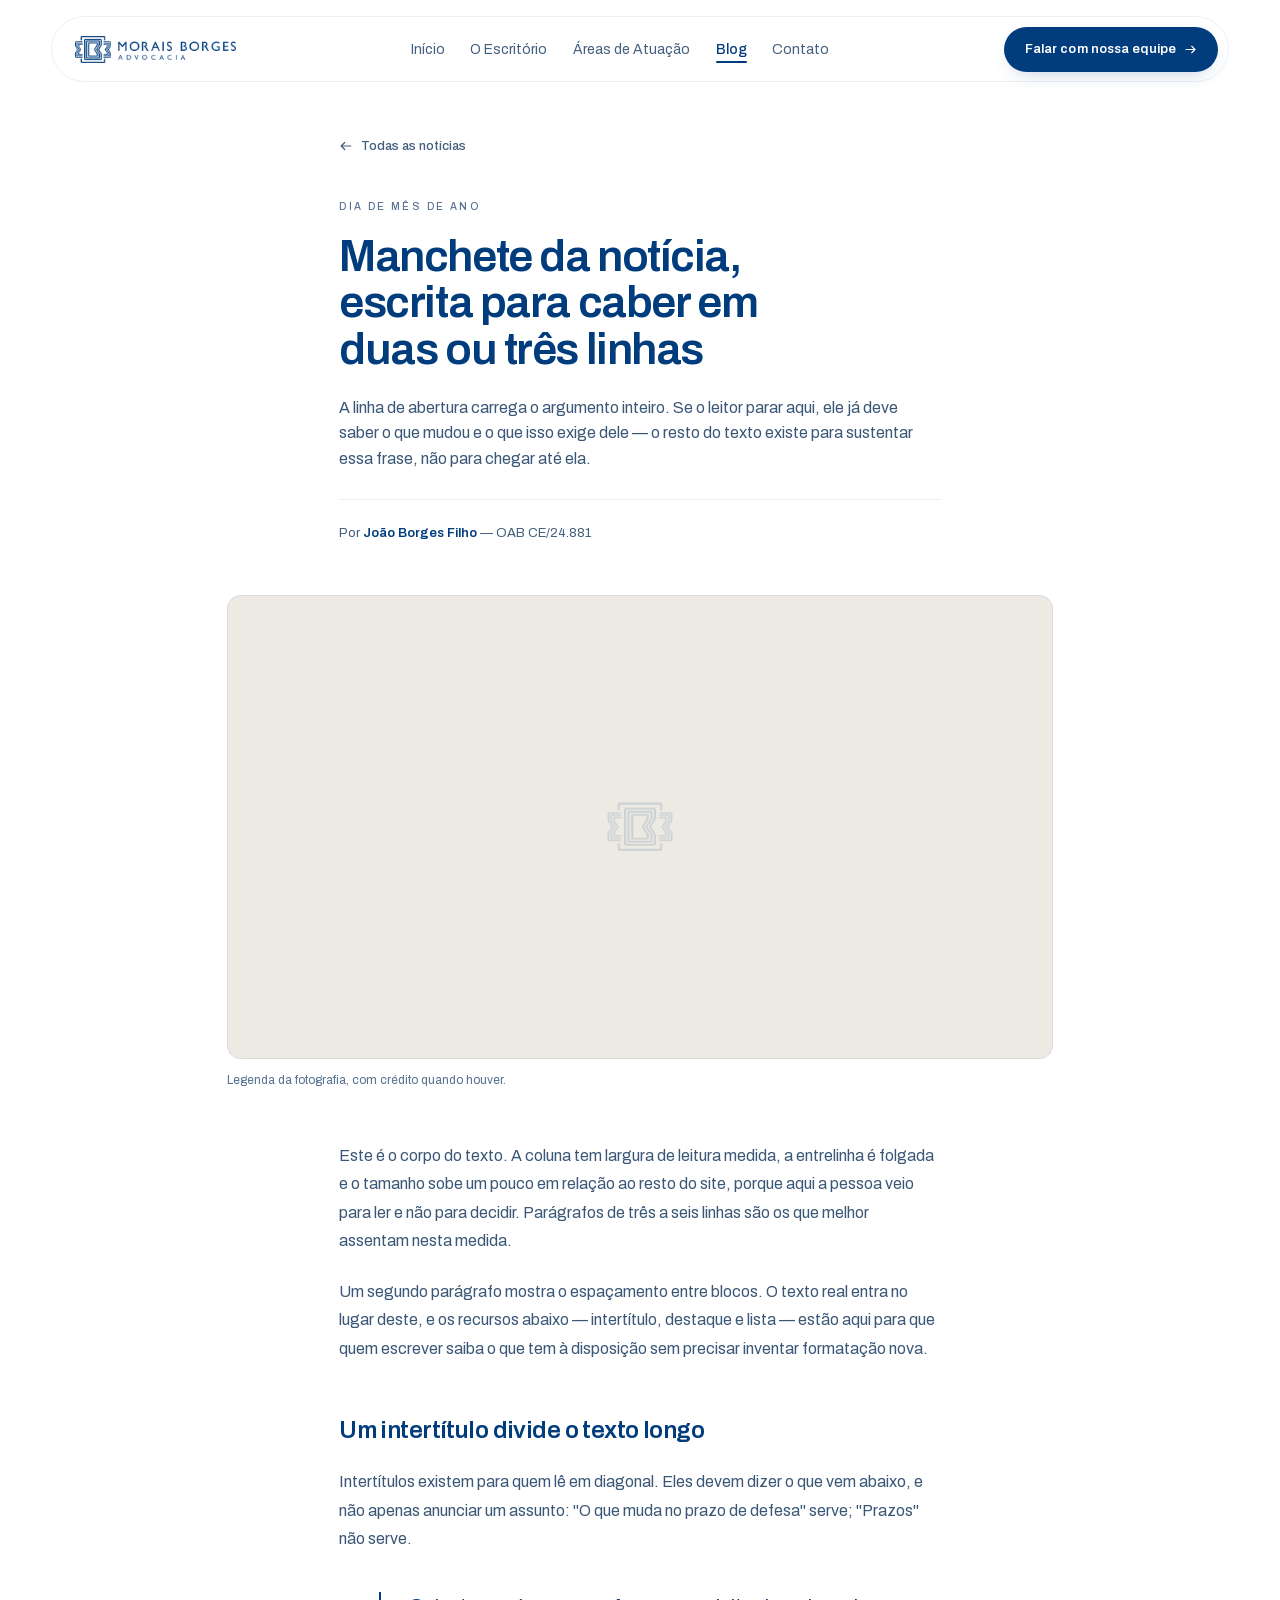
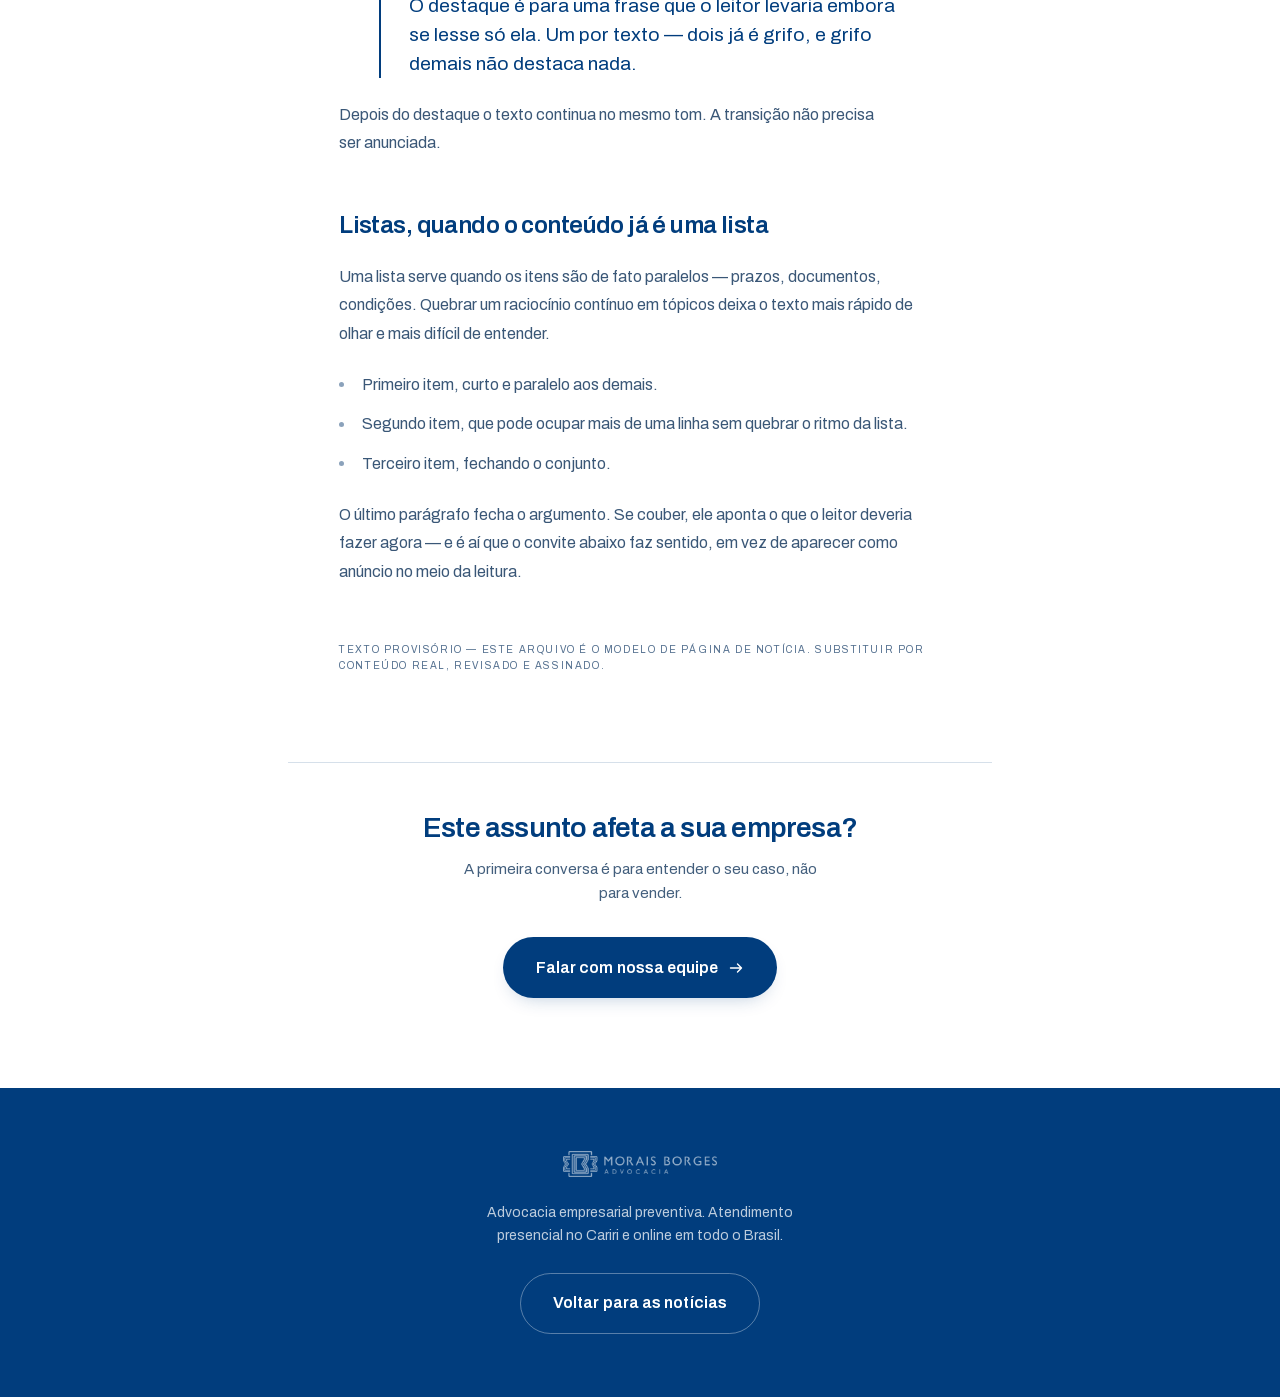
==== commit d759f6c2: "Cabeçalho vira barra flutuante e o menu adota a referência Duas mudanças pedidas pelo usuário.  O bo" ====
--- a/blog-noticia.html
+++ b/blog-noticia.html
@@ -10,8 +10,8 @@
   <link rel="preload" href="assets/fonts/archivo-0186fb75.woff2" as="font" type="font/woff2" crossorigin>
   <link rel="icon" href="assets/img/favicon-32.png" sizes="32x32">
   <link rel="apple-touch-icon" href="assets/img/favicon-180.png">
-  <link rel="stylesheet" href="assets/css/fonts.css?v=20260930a">
-  <link rel="stylesheet" href="assets/css/styles.css?v=20260930a">
+  <link rel="stylesheet" href="assets/css/fonts.css?v=20260930b">
+  <link rel="stylesheet" href="assets/css/styles.css?v=20260930b">
 
   <script>
     document.documentElement.classList.add("js");
@@ -49,16 +49,17 @@
 
     <nav class="masthead__nav" aria-label="Navegação principal">
       <ul>
-        <li><a href="index.html#areas">Áreas de atuação</a></li>
-        <li><a href="index.html#escritorio">O escritório</a></li>
-        <li><a href="index.html#metodo">Como trabalhamos</a></li>
-        <li><a href="blog.html">Blog</a></li>
+        <li><a href="index.html#topo">Início</a></li>
+        <li><a href="index.html#escritorio">O Escritório</a></li>
+        <li><a href="index.html#areas">Áreas de Atuação</a></li>
+        <li><a href="blog.html" aria-current="page">Blog</a></li>
+        <li><a href="index.html#agendar">Contato</a></li>
       </ul>
     </nav>
 
     <div class="masthead__actions">
       <a class="btn btn--ink btn--sm" href="index.html#agendar">
-        Agendar uma consultoria
+        Falar com nossa equipe
         <svg class="btn__arrow" viewBox="0 0 16 16" aria-hidden="true" focusable="false">
           <path d="M2.5 8h11M9.5 4l4 4-4 4" fill="none" stroke="currentColor" stroke-width="1.4" stroke-linecap="round" stroke-linejoin="round"/>
         </svg>
@@ -72,12 +73,13 @@
 
   <div class="mobile-menu" id="menu-movel" hidden data-mobile-menu>
     <ul>
-      <li><a href="index.html#areas">Áreas de atuação</a></li>
-      <li><a href="index.html#escritorio">O escritório</a></li>
-      <li><a href="index.html#metodo">Como trabalhamos</a></li>
-      <li><a href="blog.html">Blog</a></li>
+      <li><a href="index.html#topo">Início</a></li>
+      <li><a href="index.html#escritorio">O Escritório</a></li>
+      <li><a href="index.html#areas">Áreas de Atuação</a></li>
+      <li><a href="blog.html" aria-current="page">Blog</a></li>
+      <li><a href="index.html#agendar">Contato</a></li>
     </ul>
-    <a class="btn btn--ink btn--block" href="index.html#agendar">Agendar uma consultoria</a>
+    <a class="btn btn--ink btn--block" href="index.html#agendar">Falar com nossa equipe</a>
   </div>
 </header>
 
@@ -176,7 +178,7 @@
       A primeira conversa é para entender o seu caso, não para vender.
     </p>
     <a class="btn btn--ink btn--lg" href="index.html#agendar">
-      Agendar uma consultoria
+      Falar com nossa equipe
       <svg class="btn__arrow" viewBox="0 0 16 16" aria-hidden="true" focusable="false">
         <path d="M2.5 8h11M9.5 4l4 4-4 4" fill="none" stroke="currentColor" stroke-width="1.4" stroke-linecap="round" stroke-linejoin="round"/>
       </svg>
@@ -197,6 +199,6 @@
   </div>
 </footer>
 
-<script src="assets/js/main.js?v=20260930a" defer></script>
+<script src="assets/js/main.js?v=20260930b" defer></script>
 </body>
 </html>
--- a/assets/css/styles.css
+++ b/assets/css/styles.css
@@ -222,38 +222,50 @@
    Cabeçalho
    -------------------------------------------------------------------------- */
 
+/* Barra flutuante: uma faixa arredondada afastada das bordas, e não um
+   cabeçalho colado no topo da página. A referência do usuário é escura; a
+   paleta aqui continua clara por instrução dele, então o que vira "barra" é
+   papel translúcido com filete e desfoque — a forma é a mesma, o material é
+   o do site. */
 .masthead {
   position: fixed;
   inset: 0 0 auto;
   z-index: 50;
-  transition: background-color 0.4s var(--ease-soft), backdrop-filter 0.4s var(--ease-soft);
-}
-
-.masthead::after {
-  content: "";
-  position: absolute;
-  inset: auto 0 0;
-  height: 1px;
-  background: linear-gradient(90deg, transparent, var(--rule) 20%, var(--rule) 80%, transparent);
-  opacity: 0;
-  transition: opacity 0.4s var(--ease-soft);
-}
-
-.masthead.is-stuck {
-  background: rgba(255, 255, 255, 0.84);
-  backdrop-filter: blur(14px) saturate(140%);
-  -webkit-backdrop-filter: blur(14px) saturate(140%);
-}
-.masthead.is-stuck::after { opacity: 1; }
+  padding: clamp(0.6rem, 1.3vw, 1rem) var(--gutter) 0;
+  pointer-events: none;
+}
 
 .masthead__inner {
   display: flex;
   align-items: center;
   justify-content: space-between;
-  gap: 2rem;
+  gap: clamp(1rem, 2.5vw, 2rem);
   max-width: 84rem;
   margin: 0 auto;
-  padding: 1.15rem var(--gutter);
+  padding: 0.6rem 0.6rem 0.6rem clamp(1rem, 1.8vw, 1.5rem);
+  border: 1px solid var(--rule-soft);
+  border-radius: 999px;
+  /* 0.86, e não menos: a barra flutua por cima da faixa azul quando se rola,
+     e o azul atravessa o que for translúcido demais. Em 0.78 o link do menu
+     caía para 4,40:1 sobre ela — abaixo do piso. Hoje esse estado é breve,
+     porque qualquer rolagem já fecha o fundo, mas o piso não deve depender de
+     um limiar de scroll. */
+  background: rgba(255, 255, 255, 0.86);
+  backdrop-filter: blur(14px) saturate(140%);
+  -webkit-backdrop-filter: blur(14px) saturate(140%);
+  /* A barra não recebe ponteiro do pai, senão a faixa inteira — incluindo o
+     papel vazio ao lado dela — bloquearia cliques na página. */
+  pointer-events: auto;
+  transition: background-color 0.4s var(--ease-soft), border-color 0.4s var(--ease-soft),
+              box-shadow 0.4s var(--ease-out);
+}
+
+/* Rolando, a barra ganha corpo: fundo mais fechado e sombra, para se destacar
+   do conteúdo que passa por baixo. */
+.masthead.is-stuck .masthead__inner {
+  background: rgba(255, 255, 255, 0.92);
+  border-color: var(--rule);
+  box-shadow: 0 10px 30px -18px rgba(1, 61, 125, 0.4);
 }
 
 /* A marca é o arquivo do cliente, sem recolorir. A altura manda; a largura
@@ -271,19 +283,21 @@
 .masthead__nav ul {
   display: flex;
   align-items: center;
-  gap: 2.25rem;
+  gap: clamp(1.1rem, 2vw, 1.9rem);
 }
 .masthead__nav a {
   position: relative;
   font-size: 0.875rem;
   color: var(--muted);
+  white-space: nowrap;
   transition: color 0.28s var(--ease-soft);
 }
 .masthead__nav a::after {
   content: "";
   position: absolute;
   left: 0; right: 0; bottom: -6px;
-  height: 1px;
+  height: 2px;
+  border-radius: 2px;
   background: var(--accent);
   transform: scaleX(0);
   transform-origin: left;
@@ -291,6 +305,14 @@
 }
 .masthead__nav a:hover { color: var(--ink); }
 .masthead__nav a:hover::after { transform: scaleX(1); }
+
+/* A página atual fica marcada, não só sublinhada no hover: o filete é o mesmo
+   recurso, apenas permanente. */
+.masthead__nav a[aria-current="page"] {
+  color: var(--ink);
+  font-weight: 500;
+}
+.masthead__nav a[aria-current="page"]::after { transform: scaleX(1); }
 
 /* Item de menu sem destino. Usa o mesmo vocabulário de pendência do resto do
    projeto — filete pontilhado — para que fique claro, a quem monta a página,
@@ -328,11 +350,16 @@
 .masthead__toggle[aria-expanded="true"] .masthead__toggle-bars i:last-child { transform: translateY(-3px) rotate(-45deg); }
 
 .mobile-menu {
-  padding: 0.5rem var(--gutter) 1.75rem;
+  max-width: 84rem;
+  margin: 0.5rem auto 0;
+  padding: 0.5rem clamp(1.1rem, 4vw, 1.75rem) 1.5rem;
   background: rgba(255, 255, 255, 0.97);
   backdrop-filter: blur(16px);
   -webkit-backdrop-filter: blur(16px);
-  border-top: 1px solid var(--rule-soft);
+  border: 1px solid var(--rule-soft);
+  border-radius: 20px;
+  box-shadow: 0 16px 40px -24px rgba(1, 61, 125, 0.45);
+  pointer-events: auto;
 }
 .mobile-menu[hidden] { display: none; }
 .mobile-menu ul { display: grid; gap: 0.25rem; margin-bottom: 1.25rem; }
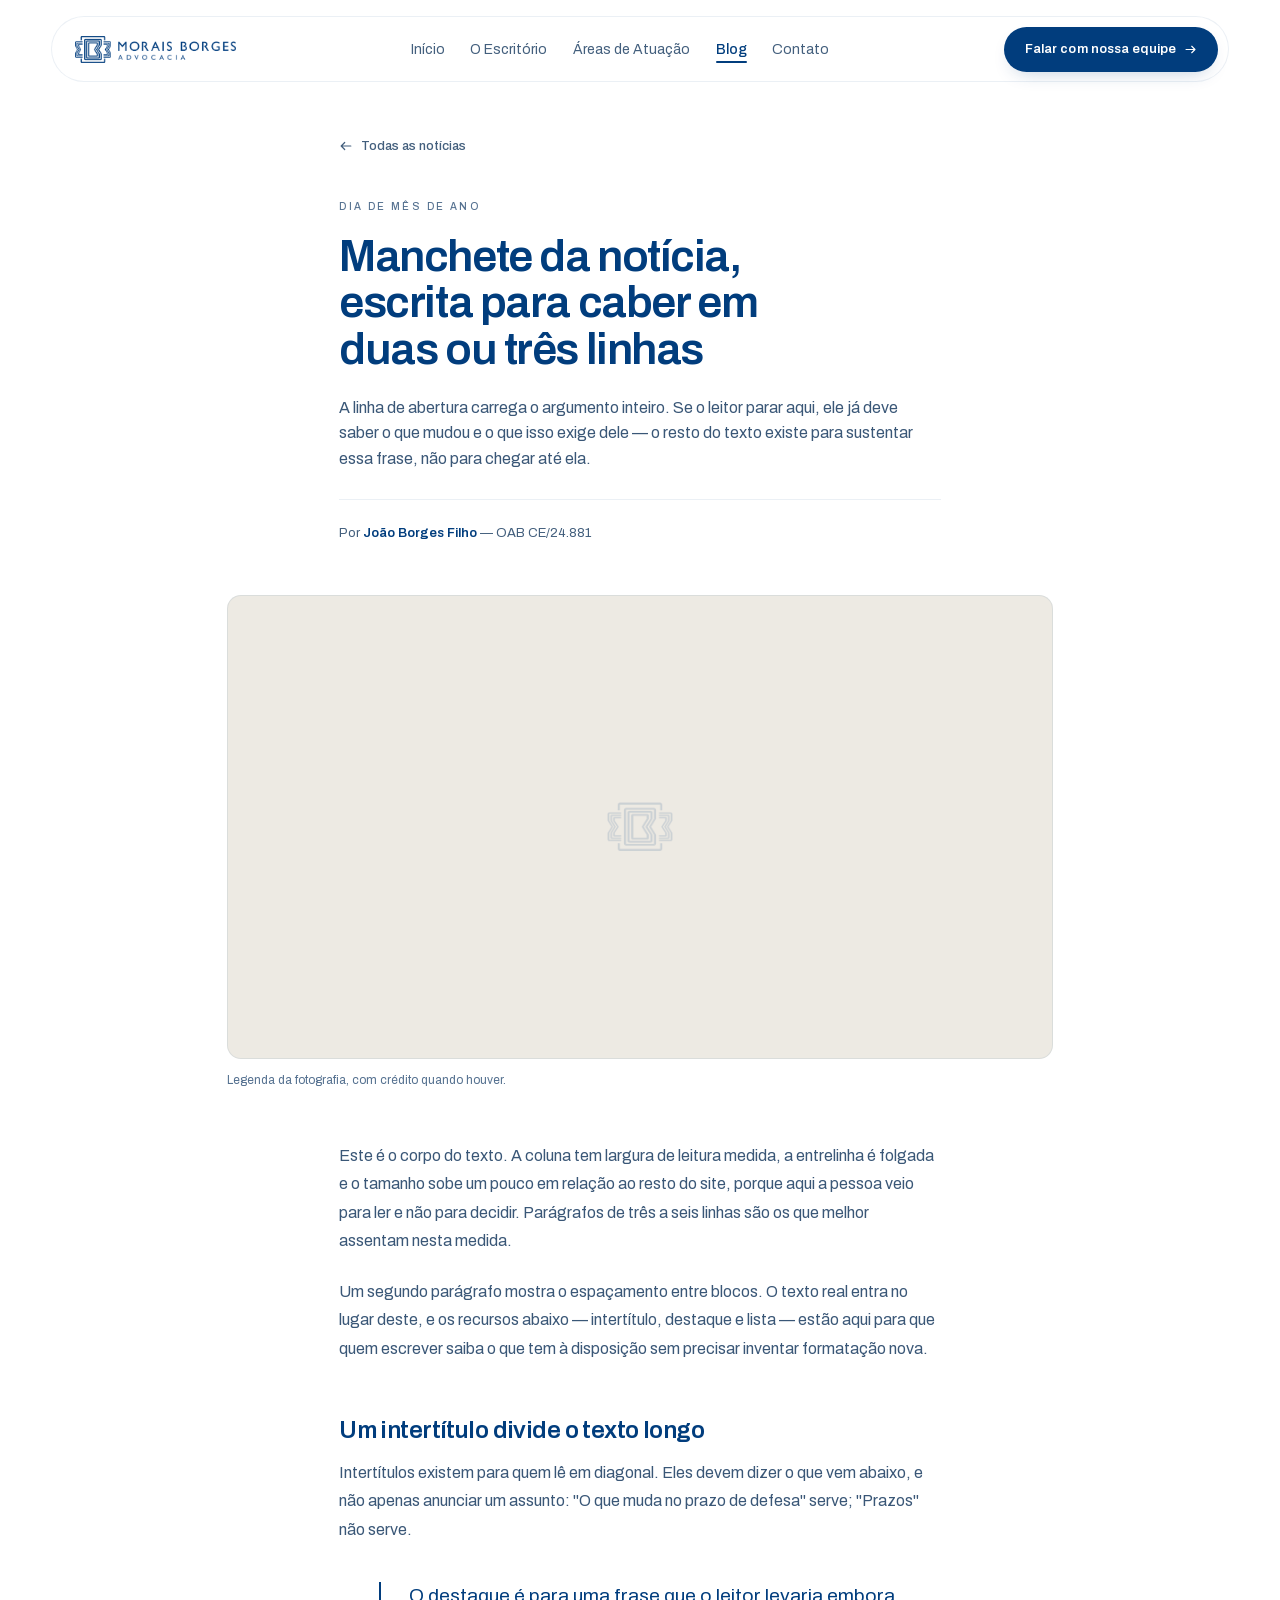
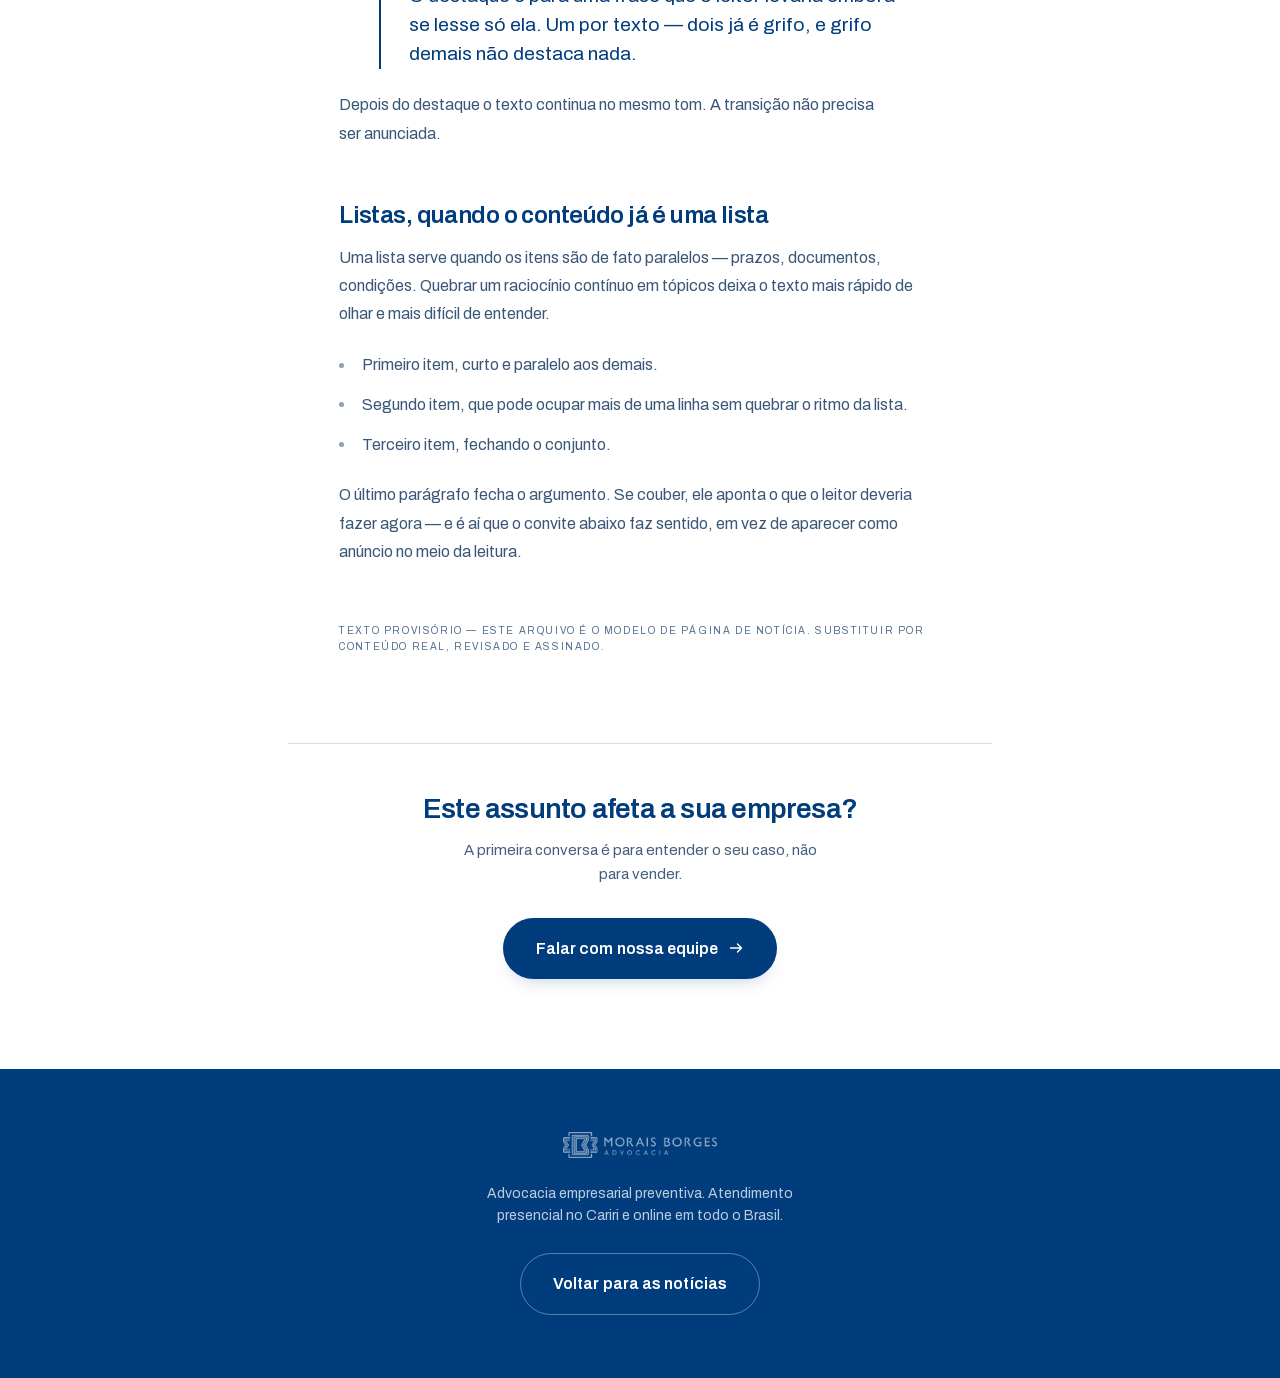
==== commit 7af02ec2: "Ajusta o título e o rótulo das avaliações e alinha o botão da ficha O título da seção de avaliações " ====
--- a/blog-noticia.html
+++ b/blog-noticia.html
@@ -10,8 +10,8 @@
   <link rel="preload" href="assets/fonts/archivo-0186fb75.woff2" as="font" type="font/woff2" crossorigin>
   <link rel="icon" href="assets/img/favicon-32.png" sizes="32x32">
   <link rel="apple-touch-icon" href="assets/img/favicon-180.png">
-  <link rel="stylesheet" href="assets/css/fonts.css?v=20260930b">
-  <link rel="stylesheet" href="assets/css/styles.css?v=20260930b">
+  <link rel="stylesheet" href="assets/css/fonts.css?v=20260930f">
+  <link rel="stylesheet" href="assets/css/styles.css?v=20260930f">
 
   <script>
     document.documentElement.classList.add("js");
@@ -199,6 +199,6 @@
   </div>
 </footer>
 
-<script src="assets/js/main.js?v=20260930b" defer></script>
+<script src="assets/js/main.js?v=20260930f" defer></script>
 </body>
 </html>
--- a/assets/css/styles.css
+++ b/assets/css/styles.css
@@ -114,16 +114,6 @@
   border-radius: 99px;
 }
 ::-webkit-scrollbar-thumb:hover { background: var(--accent); }
-
-/* Fora da tela e fora do alcance — diferente de .u-sr, que existe para ser
-   lida em voz alta. Isto aqui não deve existir para ninguém. */
-.u-trap {
-  position: absolute;
-  left: -9999px;
-  width: 1px;
-  height: 1px;
-  overflow: hidden;
-}
 
 .u-sr {
   position: absolute;
@@ -297,7 +287,9 @@
   position: absolute;
   left: 0; right: 0; bottom: -6px;
   height: 2px;
-  border-radius: 2px;
+  /* Token de pílula, não um raio de 2px: num elemento desta altura os dois dão
+     a mesma ponta arredondada, e este já existe no sistema. */
+  border-radius: 999px;
   background: var(--accent);
   transform: scaleX(0);
   transform-origin: left;
@@ -357,7 +349,7 @@
   backdrop-filter: blur(16px);
   -webkit-backdrop-filter: blur(16px);
   border: 1px solid var(--rule-soft);
-  border-radius: 20px;
+  border-radius: 14px;
   box-shadow: 0 16px 40px -24px rgba(1, 61, 125, 0.45);
   pointer-events: auto;
 }
@@ -424,7 +416,7 @@
 .hero__inner {
   position: relative;
   display: grid;
-  grid-template-columns: minmax(0, 1fr) minmax(0, 0.8fr);
+  grid-template-columns: minmax(0, 1fr) minmax(0, 0.68fr);
   align-items: center;
   gap: clamp(2rem, 5vw, 4.5rem);
   width: 100%;
@@ -495,7 +487,7 @@
 .hero__title {
   font-family: var(--font-display);
   font-weight: 600;
-  font-size: clamp(1.5rem, 2.9vw, 2.5rem);
+  font-size: clamp(1.75rem, 4.2vw, 3.75rem);
   line-height: 1.08;
   letter-spacing: -0.032em;
   color: var(--ink-2);
@@ -518,8 +510,8 @@
 
 .hero__sub {
   margin-top: clamp(1rem, 1.6vw, 1.4rem);
-  max-width: 46ch;
-  font-size: clamp(0.875rem, 1vw, 1.0625rem);
+  max-width: 42ch;
+  font-size: clamp(1rem, 1.2vw, 1.1875rem);
   line-height: 1.62;
   color: var(--muted);
   text-wrap: pretty;
@@ -630,9 +622,11 @@
 }
 
 @media (max-width: 640px) {
-  /* Três linhas, e não mais duas: o passo cai para que a mais longa — "Seu
-     patrimônio protegido." — caiba numa linha só no telefone. */
-  .hero__title { font-size: clamp(1.25rem, 5.6vw, 1.75rem); }
+  /* O teto aqui não é estético, é medido: acima de ~7,8vw a linha mais longa
+     — "Seu patrimônio protegido." — quebra em duas e a tríade se desfaz. O
+     valor fica em 7,4vw, logo abaixo do teto em todas as larguras testadas
+     (320, 360, 390 e 560px). */
+  .hero__title { font-size: clamp(1.375rem, 7.4vw, 2.5rem); }
   .brand__kind { display: none; }
 }
 
@@ -986,7 +980,13 @@
   }
   .reviews__aside { padding: 0 var(--gutter) 0 0; }
   .reviews__quote { display: none; }
+  /* A coluna deixa de ser estreita: as quebras autorais do rótulo virariam
+     quatro tocos num campo largo. Desligadas, o texto corre e quebra sozinho.
+     O espaço antes de cada <br> no HTML existe por causa disto: sem ele as
+     palavras se colariam aqui. Na coluna estreita ele cai no fim da linha e
+     desaparece. */
   .reviews__label { font-size: 1rem; }
+  .reviews__label br { display: none; }
   .reviews__nav { margin-top: 1rem; }
   .review { flex-basis: min(17rem, 76vw); }
 }
@@ -1309,8 +1309,11 @@
   text-wrap: pretty;
 }
 
+/* À direita, e não à esquerda: alinhado ao fim da ficha, o botão cai sob o
+   último marco — "Uma equipe multidisciplinar" — e fecha a coluna da direita
+   da grade de marcos em vez de recomeçar a leitura na margem esquerda. */
 .duo__cta {
-  align-self: flex-start;
+  align-self: flex-end;
   margin-top: clamp(1.75rem, 3vw, 2.5rem);
 }
 
@@ -1356,18 +1359,21 @@
   color: var(--ink);
 }
 
+/* Uma coluna centrada. A faixa era de duas — texto de um lado, formulário do
+   outro — e virou o fecho da página: título, uma linha de apoio e a ação. */
 .contact__inner {
-  display: grid;
-  grid-template-columns: minmax(0, 1fr) minmax(0, 0.92fr);
-  gap: clamp(2.5rem, 6vw, 6rem);
-  align-items: start;
+  display: flex;
+  flex-direction: column;
+  align-items: center;
+  text-align: center;
   width: 100%;
-  max-width: 78rem;
+  max-width: 62rem;
   margin: 0 auto;
   padding: 0 var(--gutter);
 }
 
 .contact__title {
+  max-width: 24ch;
   font-family: var(--font-display);
   font-weight: 600;
   font-size: clamp(1.75rem, 3.5vw, 3.125rem);
@@ -1376,137 +1382,21 @@
   color: var(--ink);
   text-wrap: balance;
 }
-.contact__title span {
-  display: block;
-  /* Proporcional ao título no desktop, mas com piso: em 0.5em de um título
-     pequeno a segunda linha ficava menor que o texto corrido. */
-  margin-top: max(0.2em, 0.55rem);
-  font-size: max(0.5em, 1.0625rem);
-  line-height: 1.24;
-  letter-spacing: -0.012em;
-  color: var(--ink-2);
-}
 
 .contact__text {
-  max-width: 42ch;
-  margin-top: clamp(1.25rem, 2.4vw, 1.75rem);
-  font-size: 1rem;
+  max-width: 54ch;
+  margin-top: clamp(1.1rem, 2vw, 1.6rem);
+  font-size: clamp(1rem, 1.1vw, 1.0625rem);
   line-height: 1.7;
   color: var(--muted);
   text-wrap: pretty;
 }
 
-.contact__points {
-  display: grid;
-  gap: 0.7rem;
-  margin-top: clamp(1.5rem, 2.8vw, 2rem);
-}
-.contact__points li {
-  position: relative;
-  padding-left: 1.4rem;
-  font-size: 0.875rem;
-  line-height: 1.5;
-  color: var(--ink-2);
-}
-.contact__points li::before {
-  content: "";
-  position: absolute;
-  top: 0.55em;
-  left: 0;
-  width: 6px;
-  height: 6px;
-  border-radius: 999px;
-  border: 1px solid var(--accent-soft);
-}
-
-/* --- O formulário -------------------------------------------------------- */
-
-.form {
-  display: grid;
-  gap: clamp(1.4rem, 2.4vw, 1.9rem);
-}
-
-.field { display: grid; }
-
-.field__label {
-  font-size: 0.625rem;
-  font-weight: 500;
-  letter-spacing: 0.24em;
-  text-transform: uppercase;
-  color: var(--muted-deep);
-}
-
-/* Campo com filete e não com caixa: a mesma gramática de traço fino que o
-   resto da página usa. A caixa só apareceria para repetir a borda. */
-.field__input {
-  width: 100%;
-  padding: 0.7rem 0 0.65rem;
-  font-family: var(--font-text);
-  font-size: 1.0625rem;
-  line-height: 1.5;
-  color: var(--ink);
-  background: transparent;
-  border: 0;
-  border-bottom: 1px solid var(--rule);
-  border-radius: 0;
-  transition: border-color 0.28s var(--ease-soft), background-color 0.28s var(--ease-soft);
-}
-/* Medido sobre o azul da faixa, não estimado. Sobre o #0a1624 antigo, 0.5
-   dava 5,2:1; sobre o #013d7d, que é bem mais claro, o mesmo 0.5 cai para
-   3,8:1 — abaixo do piso de 4,5:1. Em 0.62 volta a 5,1:1 e continua
-   claramente mais fraco que o valor digitado, que é branco puro. */
-.field__input::placeholder { color: rgba(255, 255, 255, 0.62); }
-.field__input:hover { border-bottom-color: var(--accent-soft); }
-.field__input:focus {
-  outline: none;
-  border-bottom-color: var(--accent);
-  border-bottom-width: 2px;
-  padding-bottom: calc(0.65rem - 1px);
-}
-.field__input:focus-visible { outline: none; }
-
-/* Sem cor nova para o erro: o filete engrossa e fica sólido, e a mensagem
-   entra abaixo com ícone. Numa paleta de tinta única, peso é o sinal. */
-.field__input[aria-invalid="true"] {
-  border-bottom-color: var(--accent);
-  border-bottom-width: 2px;
-  padding-bottom: calc(0.65rem - 1px);
-  background: rgba(255, 255, 255, 0.05);
-}
-
-.field__error {
-  display: flex;
-  align-items: flex-start;
-  gap: 0.45rem;
-  margin-top: 0.55rem;
-  font-size: 0.8125rem;
-  line-height: 1.45;
-  color: var(--ink);
-}
-.field__error[hidden] { display: none; }
-.field__error svg { width: 16px; height: 16px; flex: none; margin-top: 0.1em; }
-
-.form__submit {
-  justify-self: start;
-  margin-top: clamp(0.5rem, 1.2vw, 1rem);
-}
-.form__submit[disabled] {
-  opacity: 0.55;
-  cursor: not-allowed;
-  transform: none;
-  box-shadow: none;
-}
-
-.form__status {
-  font-size: 0.875rem;
-  line-height: 1.6;
-  color: var(--ink-2);
-}
-.form__status:empty { display: none; }
-
-/* A marca de uma cor só inverte por filtro, sem um segundo arquivo. Fica
-   discreta: é assinatura de fecho, não um segundo logotipo disputando com o
-   do cabeçalho. */
+/* O botão herda os tokens remapeados da faixa: --accent virou branco e --paper
+   virou o azul, então btn--ink sai branco com tinta azul, sem variante nova. */
+.contact__cta { margin-top: clamp(1.75rem, 3.2vw, 2.5rem); }
+
+
 .contact__mark {
   height: clamp(1.25rem, 2vw, 1.6rem);
   width: auto;
@@ -1530,9 +1420,6 @@
   .contact__inner { grid-template-columns: minmax(0, 1fr); }
 }
 
-@media (max-width: 560px) {
-  .form__submit { justify-self: stretch; width: 100%; }
-}
 
 /* --------------------------------------------------------------------------
    Blog — listagem e notícia
@@ -1655,6 +1542,16 @@
   background: url("../img/favicon-180.png") center / clamp(2.25rem, 18%, 3.5rem) no-repeat;
   opacity: 0.14;
 }
+/* A foto fica por cima da marca d'água: se não carregar, o placeholder
+   continua ali. */
+.card__foto img {
+  position: absolute;
+  inset: 0;
+  z-index: 1;
+  width: 100%;
+  height: 100%;
+  object-fit: cover;
+}
 
 .card__corpo {
   display: flex;
@@ -1817,6 +1714,12 @@
   background: url("../img/favicon-180.png") center / clamp(3rem, 12%, 5rem) no-repeat;
   opacity: 0.14;
 }
+/* Com a capa real, a imagem ocupa o lugar do placeholder na mesma proporção. */
+img.post__foto {
+  width: 100%;
+  height: auto;
+  object-fit: cover;
+}
 .post__figura figcaption {
   margin-top: 0.75rem;
   font-size: 0.75rem;
@@ -1855,12 +1758,55 @@
   text-wrap: pretty;
 }
 
+.post__corpo h3 {
+  margin-top: 1.9em;
+  font-family: var(--font-display);
+  font-size: clamp(1.0625rem, 1.5vw, 1.1875rem);
+  font-weight: 600;
+  letter-spacing: -0.016em;
+  line-height: 1.3;
+  color: var(--ink);
+}
+.post__corpo h2 + *,
+.post__corpo h3 + * { margin-top: 0.8em; }
+
+.post__corpo strong { font-weight: 600; color: var(--ink); }
+
+.post__corpo a {
+  color: var(--accent);
+  text-decoration: underline;
+  text-decoration-thickness: 1px;
+  text-underline-offset: 0.2em;
+  overflow-wrap: anywhere;
+  transition: color 0.28s var(--ease-soft);
+}
+.post__corpo a:hover { color: var(--ink); }
+
+.post__corpo blockquote p + p { margin-top: 0.6em; }
+
+.post__corpo figure img {
+  width: 100%;
+  height: auto;
+  border-radius: 14px;
+  border: 1px solid var(--rule-soft);
+}
+
+.post__corpo ol {
+  display: grid;
+  gap: 0.7em;
+  padding-left: 1.4em;
+  list-style: decimal;
+}
+.post__corpo ol > li::marker { color: var(--muted-deep); font-weight: 500; }
+.post__corpo li > ul,
+.post__corpo li > ol { margin-top: 0.7em; }
+
 .post__corpo ul { display: grid; gap: 0.7em; }
-.post__corpo li {
+.post__corpo ul > li {
   position: relative;
   padding-left: 1.4em;
 }
-.post__corpo li::before {
+.post__corpo ul > li::before {
   content: "";
   position: absolute;
   left: 0;
